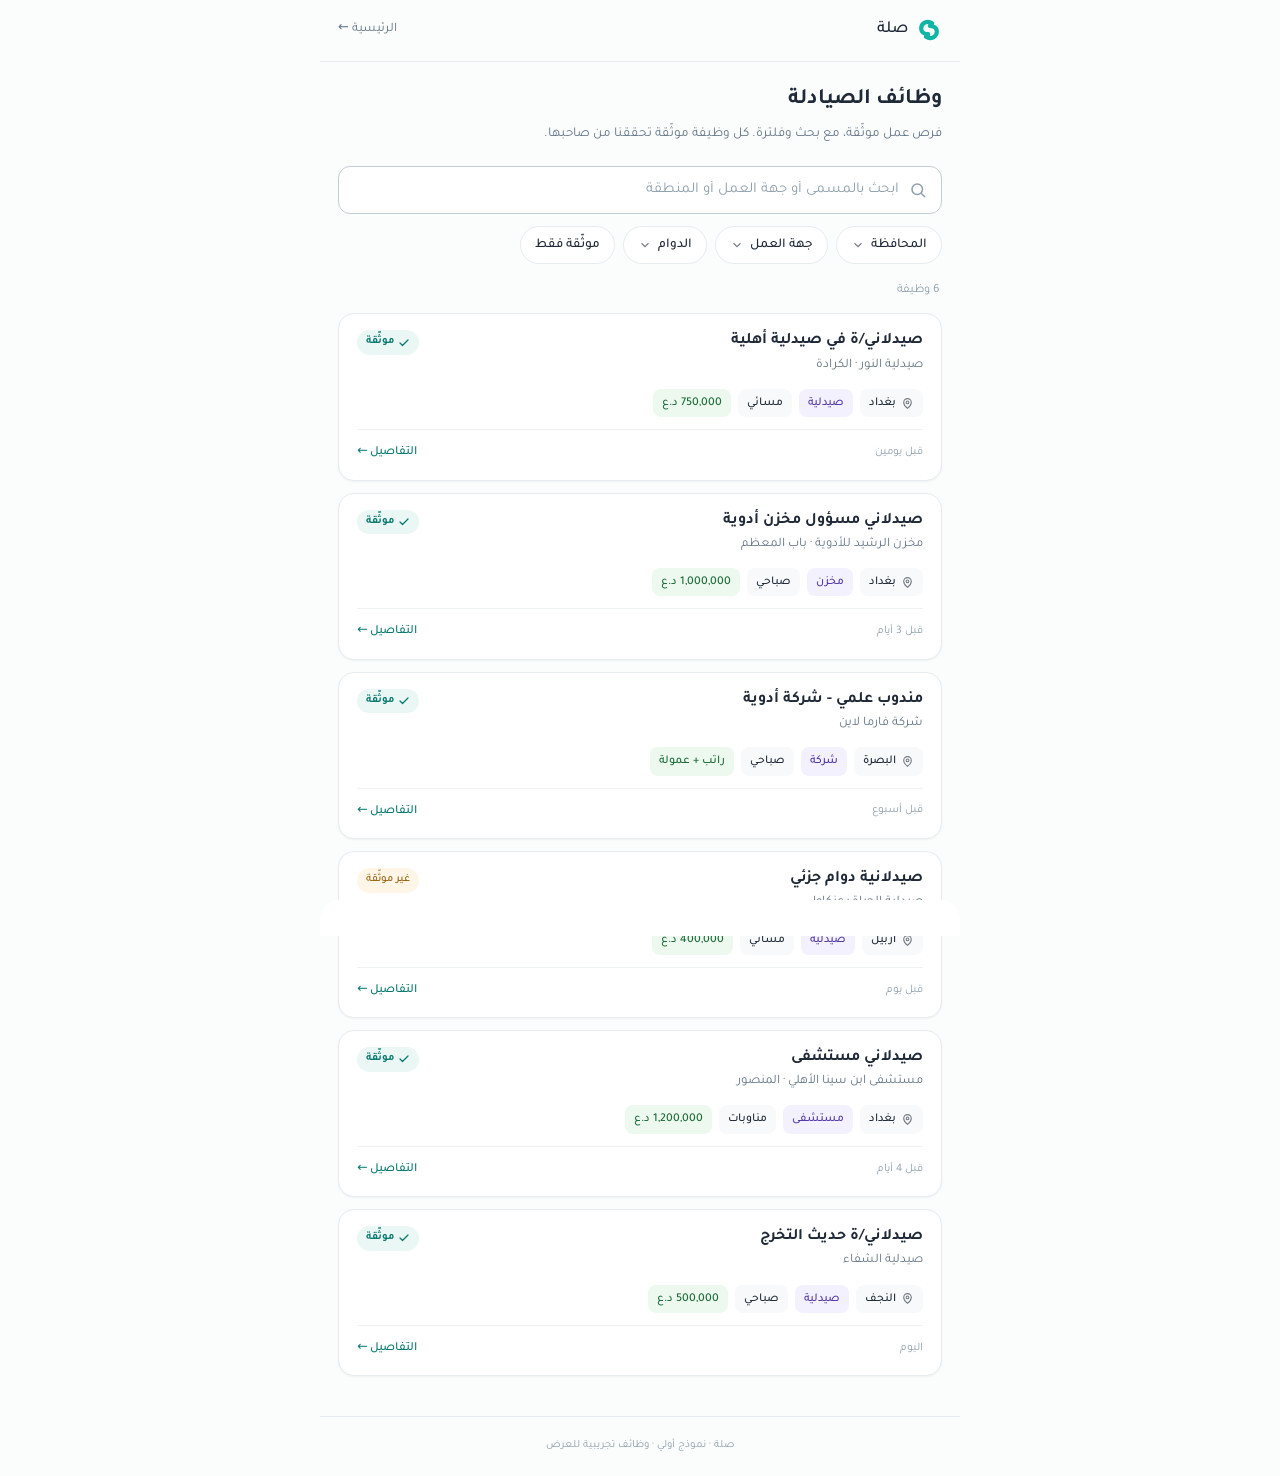
==== jobs.html @ 518cb85e "Create jobs.html" ====
<!DOCTYPE html>
<html lang="ar" dir="rtl">
<head>
<meta charset="utf-8">
<meta name="viewport" content="width=device-width, initial-scale=1, maximum-scale=1">
<title>صلة · وظائف الصيادلة</title>
<link rel="preconnect" href="https://fonts.googleapis.com">
<link rel="preconnect" href="https://fonts.gstatic.com" crossorigin>
<link href="https://fonts.googleapis.com/css2?family=Tajawal:wght@400;500;700&family=Plus+Jakarta+Sans:wght@500;600;700&family=IBM+Plex+Mono:wght@500&display=swap" rel="stylesheet">
<style>
:root{
  --teal-50:#EBF7F5;--teal-100:#D1F0EB;--teal-500:#10B5A6;--teal-600:#0D9488;--teal-700:#0B7A70;
  --ink-50:#F7F9FA;--ink-100:#EEF2F4;--ink-200:#DFE5E9;--ink-300:#C3CDD4;--ink-400:#8FA0AC;--ink-500:#657687;--ink-800:#1F2937;
  --blue-50:#EFF5FF;--blue-500:#3B7DF6;--blue-700:#1D4FB8;
  --violet-50:#F4F1FE;--violet-500:#7C5CE0;--violet-700:#5237A8;
  --amber-50:#FFF6E8;--amber-500:#D98A0B;--amber-700:#96600A;
  --green-50:#EDF8EF;--green-500:#2E9E52;--green-700:#1D6C39;
  --page:#FBFCFC;--surface:#FFFFFF;--hairline:#E6ECEF;
  --ar:'Tajawal',system-ui,sans-serif;--la:'Plus Jakarta Sans',system-ui,sans-serif;--mo:'IBM Plex Mono',monospace;
}
*{box-sizing:border-box;margin:0;padding:0;-webkit-tap-highlight-color:transparent}
body{background:var(--page);color:var(--ink-800);font-family:var(--ar);line-height:1.7;font-size:15px;-webkit-font-smoothing:antialiased}
.app{max-width:640px;margin:0 auto;min-height:100vh}
.en{font-family:var(--la);direction:ltr;unicode-bidi:isolate;font-weight:600}
.num{font-family:var(--mo);direction:ltr;unicode-bidi:isolate;font-variant-numeric:tabular-nums}

header{padding:16px 18px;display:flex;align-items:center;justify-content:space-between;position:sticky;top:0;background:rgba(251,252,252,.92);backdrop-filter:blur(8px);z-index:10;border-bottom:1px solid var(--hairline)}
.brand{display:flex;align-items:center;gap:8px}
.brand b{font-size:17px;font-weight:500}
.back{color:var(--ink-500);font-size:13px;display:flex;align-items:center;gap:5px;text-decoration:none}

.intro{padding:20px 18px 6px}
.intro h1{font-size:22px;font-weight:700;margin-bottom:4px}
.intro p{font-size:13.5px;color:var(--ink-500)}

.searchrow{padding:14px 18px 0}
.searchbar{display:flex;align-items:center;gap:10px;background:var(--surface);border:1px solid var(--ink-300);border-radius:12px;height:48px;padding:0 14px}
.searchbar:focus-within{border-color:var(--teal-500);box-shadow:0 0 0 3px var(--teal-100)}
.searchbar input{border:0;outline:0;background:transparent;flex:1;font-family:var(--ar);font-size:15px;color:var(--ink-800)}
.searchbar input::placeholder{color:var(--ink-400)}

.filters{padding:12px 18px;display:flex;gap:8px;overflow-x:auto;-webkit-overflow-scrolling:touch}
.filters::-webkit-scrollbar{display:none}
.fbtn{flex-shrink:0;display:inline-flex;align-items:center;gap:6px;height:38px;padding:0 14px;border:1px solid var(--hairline);background:var(--surface);border-radius:999px;font-family:var(--ar);font-size:13.5px;font-weight:500;color:var(--ink-600);cursor:pointer;white-space:nowrap}
.fbtn.active{border-color:var(--teal-500);background:var(--teal-50);color:var(--teal-700)}
.fbtn .chev{width:14px;height:14px;opacity:.6}

.count{padding:4px 20px 0;font-size:12.5px;color:var(--ink-400)}

.list{padding:12px 18px 40px;display:flex;flex-direction:column;gap:12px}

.job{background:var(--surface);border:1px solid var(--hairline);border-radius:16px;padding:16px 18px;box-shadow:0 1px 2px rgba(31,41,55,.05);cursor:pointer;transition:border-color .12s,box-shadow .12s}
.job:hover{border-color:var(--teal-300);box-shadow:0 4px 14px rgba(31,41,55,.07)}
.job__top{display:flex;align-items:flex-start;justify-content:space-between;gap:10px}
.job__title{font-size:16px;font-weight:700;line-height:1.4}
.job__employer{font-size:13px;color:var(--ink-500);margin-top:2px}
.verified{flex-shrink:0;display:inline-flex;align-items:center;gap:4px;font-size:11px;font-weight:700;color:var(--teal-700);background:var(--teal-50);border-radius:999px;padding:3px 9px}
.unverified{flex-shrink:0;font-size:11px;font-weight:500;color:var(--amber-700);background:var(--amber-50);border-radius:999px;padding:3px 9px}

.tags{display:flex;gap:7px;flex-wrap:wrap;margin-top:12px}
.tag{display:inline-flex;align-items:center;gap:5px;font-size:12px;font-weight:500;color:var(--ink-600);background:var(--ink-50);border-radius:8px;padding:4px 9px}
.tag svg{width:13px;height:13px;opacity:.6}
.tag--type{color:var(--violet-700);background:var(--violet-50)}
.tag--salary{color:var(--green-700);background:var(--green-50)}

.job__foot{display:flex;align-items:center;justify-content:space-between;margin-top:12px;padding-top:12px;border-top:1px solid var(--ink-100)}
.job__posted{font-size:11.5px;color:var(--ink-400)}
.job__more{font-size:12.5px;color:var(--teal-700);font-weight:500}

.state{text-align:center;padding:60px 24px;color:var(--ink-400)}
.state h3{font-size:16px;font-weight:500;color:var(--ink-500);margin-bottom:6px}
.state p{font-size:13px;max-width:280px;margin:0 auto}

.sheet-bg{position:fixed;inset:0;background:rgba(18,26,36,.5);display:none;z-index:40}
.sheet-bg.show{display:block}
.sheet{position:fixed;inset-inline:0;bottom:0;background:var(--surface);border-radius:20px 20px 0 0;padding:8px 20px 28px;z-index:41;transform:translateY(100%);transition:transform .24s cubic-bezier(.2,0,0,1);max-height:88vh;overflow-y:auto;max-width:640px;margin:0 auto}
.sheet.show{transform:translateY(0)}
.sheet__grip{width:38px;height:4px;background:var(--ink-200);border-radius:999px;margin:8px auto 16px}
.sheet h2{font-size:20px;font-weight:700;line-height:1.4}
.sheet .emp{font-size:14px;color:var(--ink-500);margin-top:3px;margin-bottom:16px}
.detail{display:flex;gap:12px;padding:12px 0;border-bottom:1px solid var(--ink-100)}
.detail__label{width:100px;flex-shrink:0;font-size:13px;color:var(--ink-400)}
.detail__value{font-size:14px;font-weight:500;flex:1}
.desc{font-size:14px;color:var(--ink-600);line-height:1.8;margin:16px 0}
.apply{display:block;width:100%;height:50px;border:0;border-radius:12px;background:var(--teal-500);color:#fff;font-family:var(--ar);font-size:16px;font-weight:700;cursor:pointer;margin-top:8px}
.apply:hover{background:var(--teal-600)}
.disclaimer{font-size:11px;color:var(--ink-400);text-align:center;margin-top:12px;line-height:1.6}

.fp{position:fixed;inset:0;background:rgba(18,26,36,.5);display:none;z-index:45;align-items:flex-end;justify-content:center}
.fp.show{display:flex}
.fp__panel{background:var(--surface);border-radius:20px 20px 0 0;padding:20px;width:100%;max-width:640px}
.fp__panel h3{font-size:16px;font-weight:700;margin-bottom:14px}
.opts{display:flex;gap:8px;flex-wrap:wrap}
.opt{padding:9px 15px;border:1px solid var(--ink-200);border-radius:999px;font-size:14px;cursor:pointer;background:var(--surface);font-family:var(--ar)}
.opt.sel{border-color:var(--teal-500);background:var(--teal-50);color:var(--teal-700);font-weight:500}
.fp__done{width:100%;height:46px;border:0;border-radius:10px;background:var(--teal-500);color:#fff;font-weight:700;font-family:var(--ar);font-size:15px;margin-top:18px;cursor:pointer}

footer{text-align:center;padding:20px;font-size:11px;color:var(--ink-400);border-top:1px solid var(--hairline)}
</style>
</head>
<body>
<div class="app">
  <header>
    <div class="brand">
      <svg width="26" height="26" viewBox="0 0 100 100" aria-hidden="true">
        <path d="M62 24C42 12 20 24 20 44c0 15 13 22 27 22" stroke="#10B5A6" stroke-width="16" stroke-linecap="round" fill="none"/>
        <path d="M38 76c20 12 42 0 42-20 0-15-13-22-27-22" stroke="#10B5A6" stroke-width="16" stroke-linecap="round" fill="none"/>
      </svg>
      <b>صلة</b>
    </div>
    <a class="back" href="index.html">الرئيسية ←</a>
  </header>

  <div class="intro">
    <h1>وظائف الصيادلة</h1>
    <p>فرص عمل موثّقة، مع بحث وفلترة. كل وظيفة موثّقة تحققنا من صاحبها.</p>
  </div>

  <div class="searchrow">
    <div class="searchbar">
      <svg width="18" height="18" viewBox="0 0 24 24" fill="none" stroke="#8FA0AC" stroke-width="2" stroke-linecap="round"><circle cx="11" cy="11" r="7"/><path d="M21 21l-4-4"/></svg>
      <input id="q" type="text" inputmode="search" autocomplete="off" placeholder="ابحث بالمسمى أو جهة العمل أو المنطقة" aria-label="بحث">
    </div>
  </div>

  <div class="filters" id="filters">
    <button class="fbtn" data-f="gov">المحافظة <svg class="chev" viewBox="0 0 24 24" fill="none" stroke="currentColor" stroke-width="2"><path d="M6 9l6 6 6-6"/></svg></button>
    <button class="fbtn" data-f="etype">جهة العمل <svg class="chev" viewBox="0 0 24 24" fill="none" stroke="currentColor" stroke-width="2"><path d="M6 9l6 6 6-6"/></svg></button>
    <button class="fbtn" data-f="shift">الدوام <svg class="chev" viewBox="0 0 24 24" fill="none" stroke="currentColor" stroke-width="2"><path d="M6 9l6 6 6-6"/></svg></button>
    <button class="fbtn" data-f="verified">موثّقة فقط</button>
  </div>

  <div class="count" id="count"></div>
  <div class="list" id="list"></div>

  <footer>صلة · نموذج أولي · وظائف تجريبية للعرض</footer>
</div>

<div class="sheet-bg" id="sheetBg"></div>
<div class="sheet" id="sheet"></div>

<div class="fp" id="fp">
  <div class="fp__panel">
    <h3 id="fpTitle"></h3>
    <div class="opts" id="fpOpts"></div>
    <button class="fp__done" id="fpDone">تم</button>
  </div>
</div>

<script>
const JOBS = [{"id": "JOB-001", "title": "صيدلاني/ة في صيدلية أهلية", "employer": "صيدلية النور", "etype": "صيدلية", "gov": "بغداد", "area": "الكرادة", "shift": "مسائي", "hours": "4 عصراً - 11 ليلاً", "days": "6 أيام، عدا الجمعة", "salary": 750000, "salary_txt": "", "gender": "لا يهم", "verified": true, "posted": "قبل يومين", "desc": "مطلوب صيدلاني/ة لصيدلية أهلية بالكرادة. خبرة سنة على الأقل. صرف وصفات ومتابعة مخزون."}, {"id": "JOB-002", "title": "صيدلاني مسؤول مخزن أدوية", "employer": "مخزن الرشيد للأدوية", "etype": "مخزن", "gov": "بغداد", "area": "باب المعظم", "shift": "صباحي", "hours": "9 صباحاً - 4 عصراً", "days": "دوام كامل", "salary": 1000000, "salary_txt": "", "gender": "ذكر", "verified": true, "posted": "قبل 3 أيام", "desc": "مخزن أدوية مجاز يطلب صيدلاني مسؤول. إدارة المخزون، الطلبيات، والإشراف على الصرف بالجملة."}, {"id": "JOB-003", "title": "مندوب علمي - شركة أدوية", "employer": "شركة فارما لاين", "etype": "شركة", "gov": "البصرة", "area": "", "shift": "صباحي", "hours": "مرن", "days": "دوام كامل", "salary": 0, "salary_txt": "راتب + عمولة", "gender": "لا يهم", "verified": true, "posted": "قبل أسبوع", "desc": "مطلوب مندوب علمي لتغطية منطقة البصرة. يفضّل خريج صيدلة. سيارة ومحروقات مؤمنة."}, {"id": "JOB-004", "title": "صيدلانية دوام جزئي", "employer": "صيدلية الحياة", "etype": "صيدلية", "gov": "أربيل", "area": "عنكاوا", "shift": "مسائي", "hours": "5 عصراً - 10 ليلاً", "days": "3 أيام أسبوعياً", "salary": 400000, "salary_txt": "", "gender": "أنثى", "verified": false, "posted": "قبل يوم", "desc": "صيدلية تطلب صيدلانية لدوام جزئي مسائي. مناسبة للطالبات أو للي تبحث دوام مرن."}, {"id": "JOB-005", "title": "صيدلاني مستشفى", "employer": "مستشفى ابن سينا الأهلي", "etype": "مستشفى", "gov": "بغداد", "area": "المنصور", "shift": "مناوبات", "hours": "مناوبات 8 ساعات", "days": "دوام كامل بالتناوب", "salary": 1200000, "salary_txt": "", "gender": "لا يهم", "verified": true, "posted": "قبل 4 أيام", "desc": "مستشفى أهلي يطلب صيدلاني سريري. خبرة بصيدلة المستشفيات. رواتب ومحفزات."}, {"id": "JOB-006", "title": "صيدلاني/ة حديث التخرج", "employer": "صيدلية الشفاء", "etype": "صيدلية", "gov": "النجف", "area": "", "shift": "صباحي", "hours": "8 صباحاً - 2 ظهراً", "days": "6 أيام", "salary": 500000, "salary_txt": "", "gender": "لا يهم", "verified": true, "posted": "اليوم", "desc": "فرصة لخريج جديد. تدريب على العمل. مطلوب حماس واستعداد للتعلم."}];
const $ = s => document.querySelector(s);
const list = $("#list");

const state = { q:"", gov:null, etype:null, shift:null, verified:false };
const opts = {
  gov: [...new Set(JOBS.map(j=>j.gov))],
  etype: [...new Set(JOBS.map(j=>j.etype))],
  shift: [...new Set(JOBS.map(j=>j.shift))],
};
const labels = { gov:"المحافظة", etype:"جهة العمل", shift:"نوع الدوام" };

function fmtSalary(j){
  if(j.salary_txt) return j.salary_txt;
  if(j.salary>0) return j.salary.toLocaleString("en-US") + " د.ع";
  return "الراتب عند المقابلة";
}

function apply(){
  let out = JOBS.filter(j=>{
    if(state.gov && j.gov!==state.gov) return false;
    if(state.etype && j.etype!==state.etype) return false;
    if(state.shift && j.shift!==state.shift) return false;
    if(state.verified && !j.verified) return false;
    if(state.q){
      const t = state.q.toLowerCase();
      const hay = (j.title+" "+j.employer+" "+j.gov+" "+j.area+" "+j.etype).toLowerCase();
      if(!hay.includes(t)) return false;
    }
    return true;
  });
  render(out);
}

function render(jobs){
  $("#count").textContent = jobs.length + " وظيفة";
  if(!jobs.length){
    list.innerHTML = `<div class="state"><h3>ماكو وظائف مطابقة</h3><p>جرّب تغيير الفلاتر أو كلمة البحث.</p></div>`;
    return;
  }
  list.innerHTML = jobs.map(j=>`
    <div class="job" data-id="${j.id}">
      <div class="job__top">
        <div>
          <div class="job__title">${j.title}</div>
          <div class="job__employer">${j.employer}${j.area?" · "+j.area:""}</div>
        </div>
        ${j.verified
          ? `<span class="verified"><svg width="12" height="12" viewBox="0 0 24 24" fill="none" stroke="currentColor" stroke-width="2.5" stroke-linecap="round" stroke-linejoin="round"><path d="M20 6L9 17l-5-5"/></svg>موثّقة</span>`
          : `<span class="unverified">غير موثّقة</span>`}
      </div>
      <div class="tags">
        <span class="tag"><svg viewBox="0 0 24 24" fill="none" stroke="currentColor" stroke-width="2"><path d="M12 21s-7-5.6-7-11a7 7 0 0 1 14 0c0 5.4-7 11-7 11z"/><circle cx="12" cy="10" r="2.5"/></svg>${j.gov}</span>
        <span class="tag tag--type">${j.etype}</span>
        <span class="tag">${j.shift}</span>
        <span class="tag tag--salary">${fmtSalary(j)}</span>
      </div>
      <div class="job__foot">
        <span class="job__posted">${j.posted}</span>
        <span class="job__more">التفاصيل ←</span>
      </div>
    </div>`).join("");
}

// open detail
list.addEventListener("click", e=>{
  const card = e.target.closest(".job"); if(!card) return;
  const j = JOBS.find(x=>x.id===card.dataset.id);
  openSheet(j);
});

function openSheet(j){
  const rows = [
    ["جهة العمل", j.employer],
    ["النوع", j.etype],
    ["المحافظة", j.gov + (j.area?" · "+j.area:"")],
    ["الدوام", j.shift],
    ["الساعات", j.hours],
    ["الأيام", j.days],
    ["الراتب", fmtSalary(j)],
  ];
  if(j.gender && j.gender!=="لا يهم") rows.push(["ملاحظة", "الجهة تفضّل: "+j.gender]);
  $("#sheet").innerHTML = `
    <div class="sheet__grip"></div>
    <h2>${j.title}</h2>
    <div class="emp">${j.verified?'✓ وظيفة موثّقة من صلة':'وظيفة غير موثّقة — تحقق بنفسك'}</div>
    ${rows.map(r=>`<div class="detail"><div class="detail__label">${r[0]}</div><div class="detail__value">${r[1]}</div></div>`).join("")}
    <div class="desc">${j.desc}</div>
    <button class="apply" onclick="alert('نموذج التقديم يجي قريباً. حالياً التواصل مع صاحب الإعلان مباشرة.')">قدّم على الوظيفة</button>
    <div class="disclaimer">صلة تعرض الوظائف وتتحقق من أصحابها قدر الإمكان، لكنها ليست طرفاً في التوظيف. تحقق دائماً قبل أي التزام مالي.</div>
  `;
  $("#sheet").classList.add("show"); $("#sheetBg").classList.add("show");
}
function closeSheet(){ $("#sheet").classList.remove("show"); $("#sheetBg").classList.remove("show"); }
$("#sheetBg").addEventListener("click", closeSheet);

// search
let t;
$("#q").addEventListener("input", e=>{ clearTimeout(t); t=setTimeout(()=>{ state.q=e.target.value; apply(); },200); });

// filters
$("#filters").addEventListener("click", e=>{
  const b = e.target.closest(".fbtn"); if(!b) return;
  const f = b.dataset.f;
  if(f==="verified"){ state.verified=!state.verified; b.classList.toggle("active", state.verified); apply(); return; }
  openFilterPicker(f, b);
});

let activeFilter=null, activeBtn=null;
function openFilterPicker(f, btn){
  activeFilter=f; activeBtn=btn;
  $("#fpTitle").textContent = labels[f];
  const cur = state[f];
  $("#fpOpts").innerHTML = `<button class="opt ${cur===null?'sel':''}" data-v="">الكل</button>` +
    opts[f].map(o=>`<button class="opt ${cur===o?'sel':''}" data-v="${o}">${o}</button>`).join("");
  $("#fp").classList.add("show");
}
$("#fpOpts").addEventListener("click", e=>{
  const o = e.target.closest(".opt"); if(!o) return;
  $("#fpOpts").querySelectorAll(".opt").forEach(x=>x.classList.remove("sel"));
  o.classList.add("sel");
  const v = o.dataset.v;
  state[activeFilter] = v==="" ? null : v;
});
$("#fpDone").addEventListener("click", ()=>{
  $("#fp").classList.remove("show");
  activeBtn.classList.toggle("active", state[activeFilter]!==null);
  if(state[activeFilter]!==null){
    activeBtn.childNodes[0].textContent = state[activeFilter] + " ";
  } else {
    activeBtn.childNodes[0].textContent = labels[activeFilter] + " ";
  }
  apply();
});
$("#fp").addEventListener("click", e=>{ if(e.target.id==="fp") $("#fp").classList.remove("show"); });

apply();
</script>
</body>
</html>
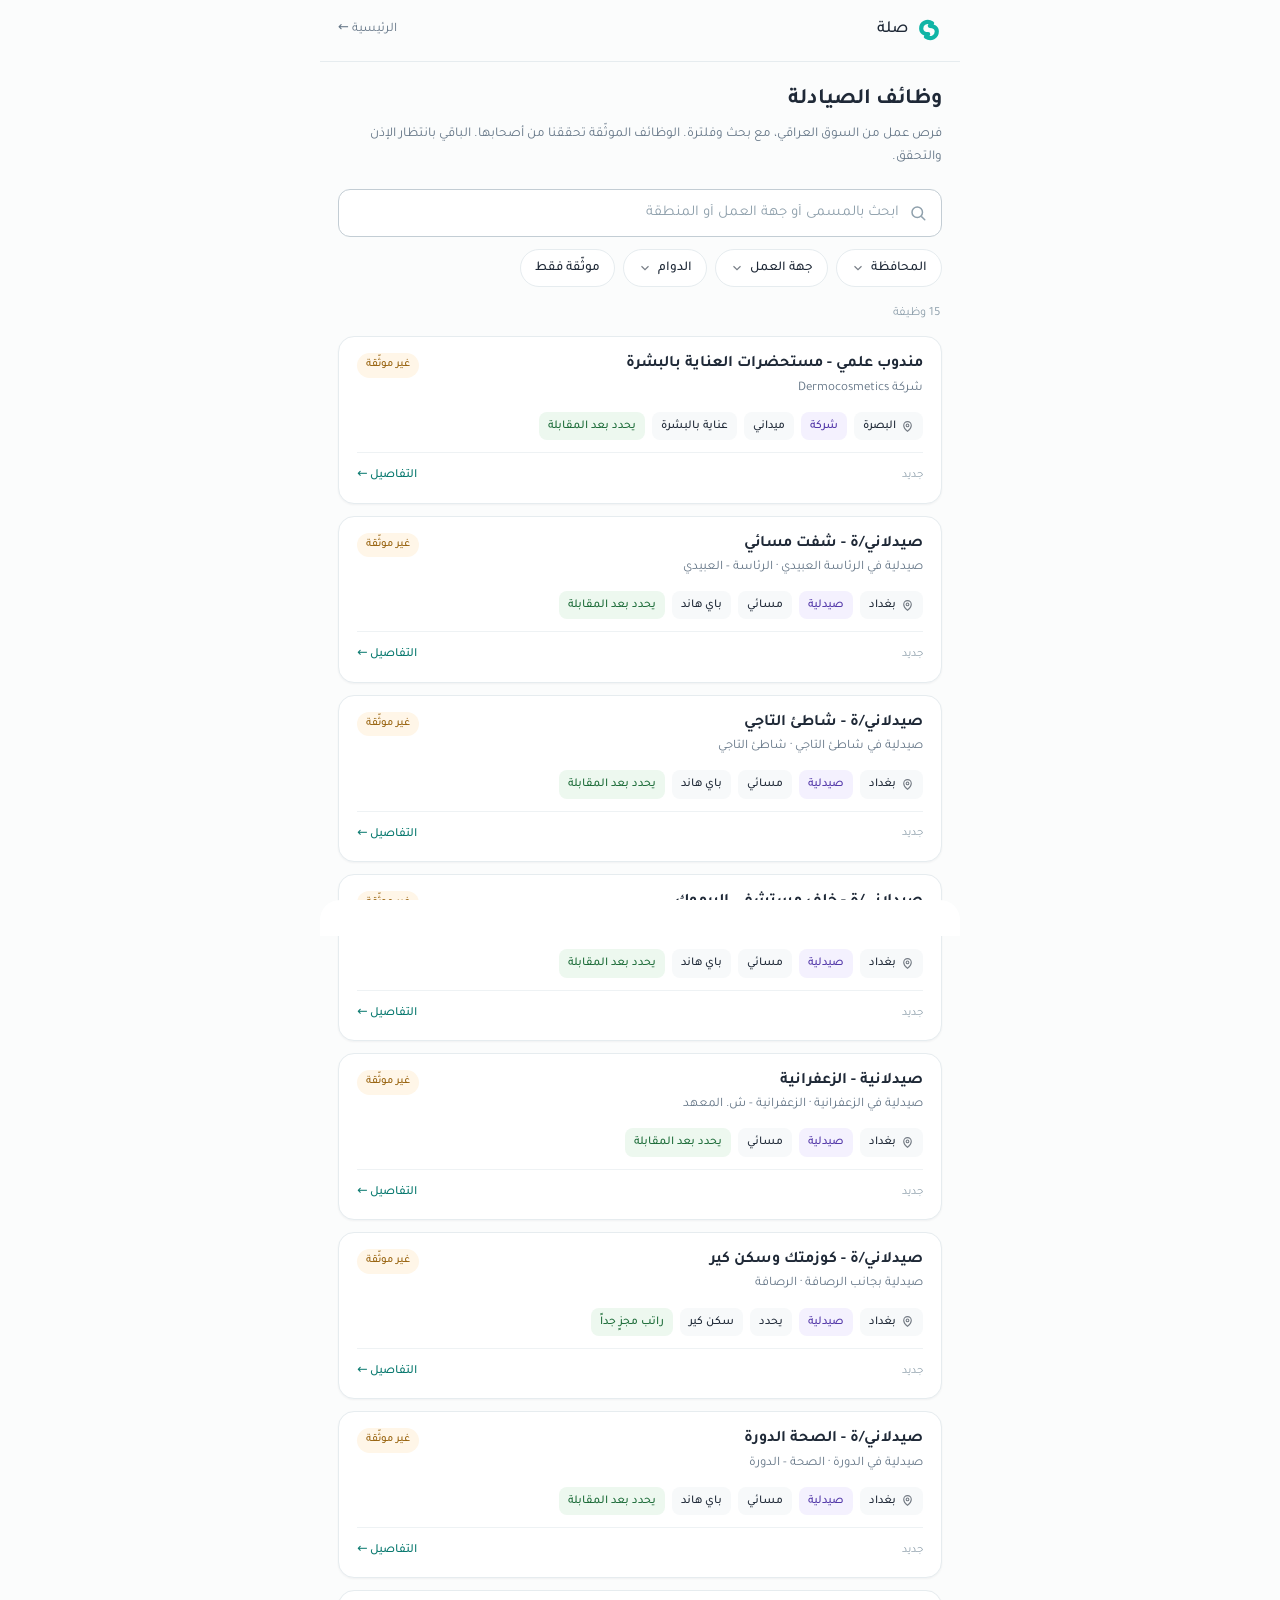
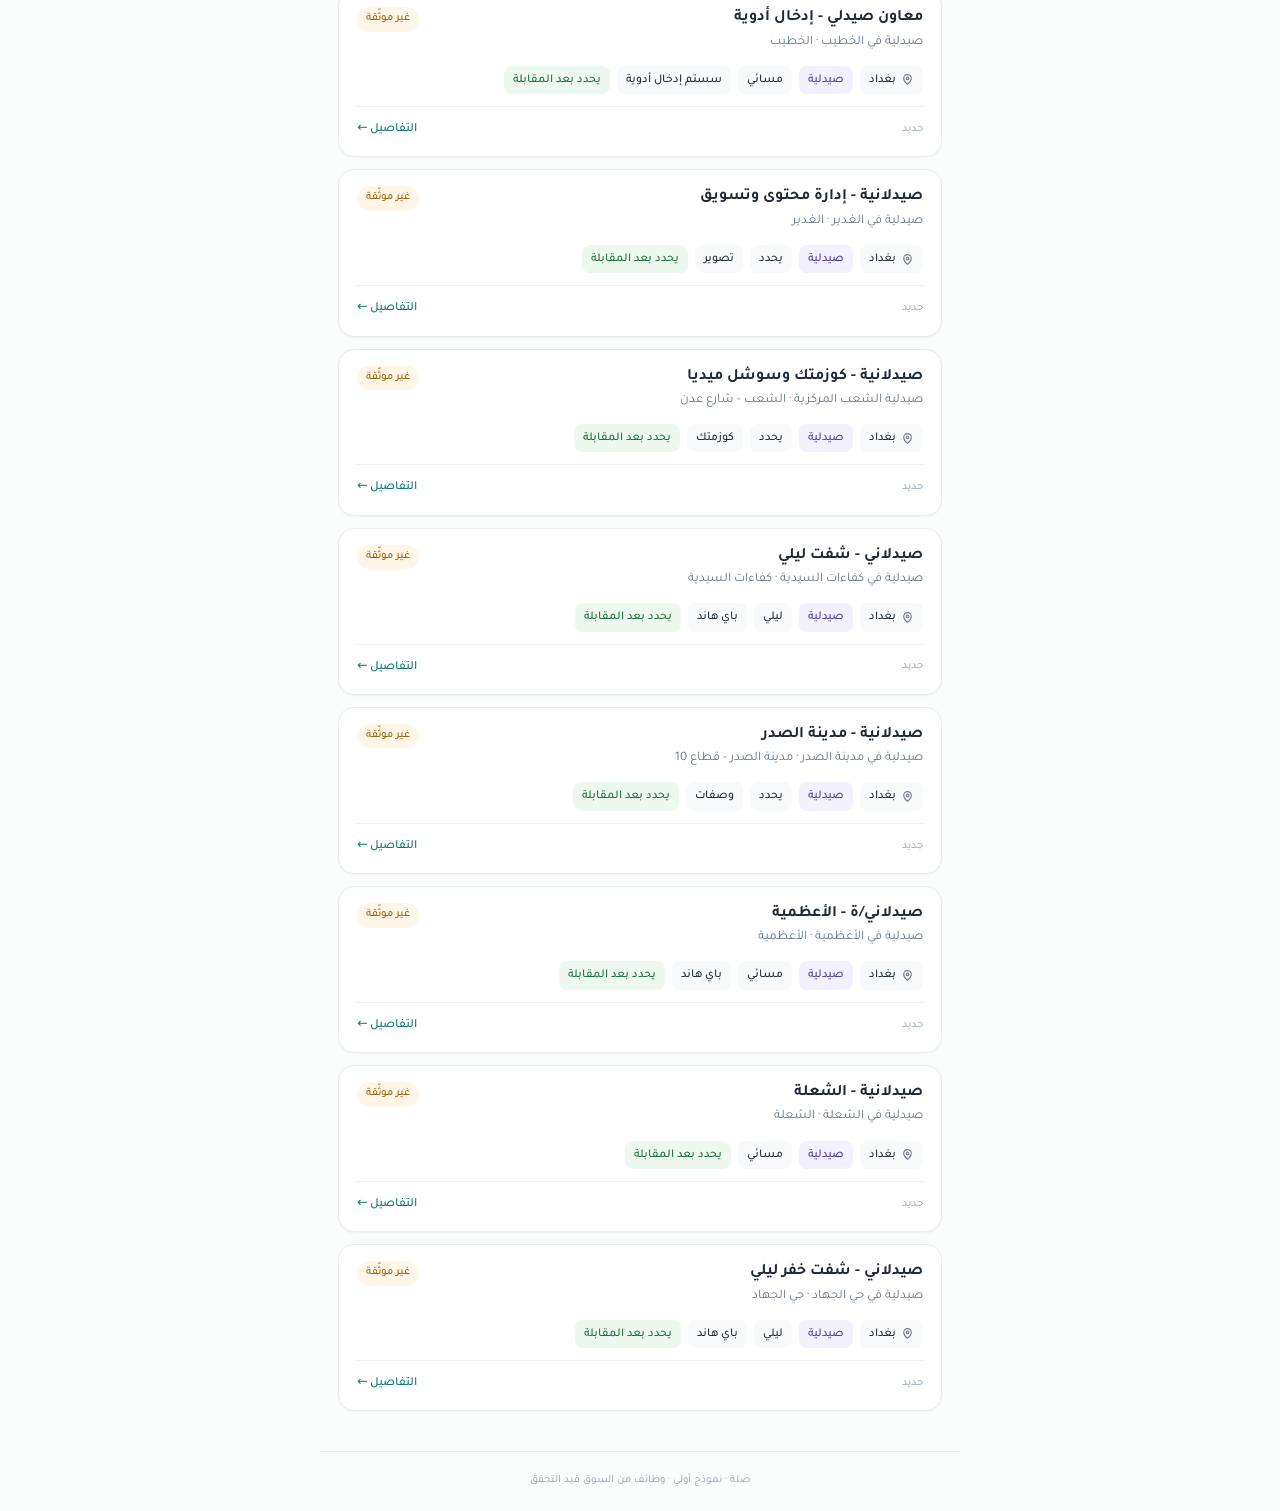
==== commit 6e2dc72a: "Add files via upload" ====
--- a/jobs.html
+++ b/jobs.html
@@ -113,7 +113,7 @@
 
   <div class="intro">
     <h1>وظائف الصيادلة</h1>
-    <p>فرص عمل موثّقة، مع بحث وفلترة. كل وظيفة موثّقة تحققنا من صاحبها.</p>
+    <p>فرص عمل من السوق العراقي، مع بحث وفلترة. الوظائف الموثّقة تحققنا من أصحابها. الباقي بانتظار الإذن والتحقق.</p>
   </div>
 
   <div class="searchrow">
@@ -133,7 +133,7 @@
   <div class="count" id="count"></div>
   <div class="list" id="list"></div>
 
-  <footer>صلة · نموذج أولي · وظائف تجريبية للعرض</footer>
+  <footer>صلة · نموذج أولي · وظائف من السوق قيد التحقق</footer>
 </div>
 
 <div class="sheet-bg" id="sheetBg"></div>
@@ -148,7 +148,7 @@
 </div>
 
 <script>
-const JOBS = [{"id": "JOB-001", "title": "صيدلاني/ة في صيدلية أهلية", "employer": "صيدلية النور", "etype": "صيدلية", "gov": "بغداد", "area": "الكرادة", "shift": "مسائي", "hours": "4 عصراً - 11 ليلاً", "days": "6 أيام، عدا الجمعة", "salary": 750000, "salary_txt": "", "gender": "لا يهم", "verified": true, "posted": "قبل يومين", "desc": "مطلوب صيدلاني/ة لصيدلية أهلية بالكرادة. خبرة سنة على الأقل. صرف وصفات ومتابعة مخزون."}, {"id": "JOB-002", "title": "صيدلاني مسؤول مخزن أدوية", "employer": "مخزن الرشيد للأدوية", "etype": "مخزن", "gov": "بغداد", "area": "باب المعظم", "shift": "صباحي", "hours": "9 صباحاً - 4 عصراً", "days": "دوام كامل", "salary": 1000000, "salary_txt": "", "gender": "ذكر", "verified": true, "posted": "قبل 3 أيام", "desc": "مخزن أدوية مجاز يطلب صيدلاني مسؤول. إدارة المخزون، الطلبيات، والإشراف على الصرف بالجملة."}, {"id": "JOB-003", "title": "مندوب علمي - شركة أدوية", "employer": "شركة فارما لاين", "etype": "شركة", "gov": "البصرة", "area": "", "shift": "صباحي", "hours": "مرن", "days": "دوام كامل", "salary": 0, "salary_txt": "راتب + عمولة", "gender": "لا يهم", "verified": true, "posted": "قبل أسبوع", "desc": "مطلوب مندوب علمي لتغطية منطقة البصرة. يفضّل خريج صيدلة. سيارة ومحروقات مؤمنة."}, {"id": "JOB-004", "title": "صيدلانية دوام جزئي", "employer": "صيدلية الحياة", "etype": "صيدلية", "gov": "أربيل", "area": "عنكاوا", "shift": "مسائي", "hours": "5 عصراً - 10 ليلاً", "days": "3 أيام أسبوعياً", "salary": 400000, "salary_txt": "", "gender": "أنثى", "verified": false, "posted": "قبل يوم", "desc": "صيدلية تطلب صيدلانية لدوام جزئي مسائي. مناسبة للطالبات أو للي تبحث دوام مرن."}, {"id": "JOB-005", "title": "صيدلاني مستشفى", "employer": "مستشفى ابن سينا الأهلي", "etype": "مستشفى", "gov": "بغداد", "area": "المنصور", "shift": "مناوبات", "hours": "مناوبات 8 ساعات", "days": "دوام كامل بالتناوب", "salary": 1200000, "salary_txt": "", "gender": "لا يهم", "verified": true, "posted": "قبل 4 أيام", "desc": "مستشفى أهلي يطلب صيدلاني سريري. خبرة بصيدلة المستشفيات. رواتب ومحفزات."}, {"id": "JOB-006", "title": "صيدلاني/ة حديث التخرج", "employer": "صيدلية الشفاء", "etype": "صيدلية", "gov": "النجف", "area": "", "shift": "صباحي", "hours": "8 صباحاً - 2 ظهراً", "days": "6 أيام", "salary": 500000, "salary_txt": "", "gender": "لا يهم", "verified": true, "posted": "اليوم", "desc": "فرصة لخريج جديد. تدريب على العمل. مطلوب حماس واستعداد للتعلم."}];
+const JOBS = [{"id": "JOB-001", "title": "مندوب علمي - مستحضرات العناية بالبشرة", "employer": "شركة Dermocosmetics", "etype": "شركة", "gov": "البصرة", "area": "", "shift": "ميداني", "hours": "مرن", "days": "دوام كامل", "salary": 0, "salary_txt": "يحدد بعد المقابلة", "gender": "لا يهم", "skills": "عناية بالبشرة، عمل ميداني", "reqs": "شهادة المجموعة الطبية، سيارة خاصة", "verified": false, "contact": "Samer.ali.ph@gmail.com", "posted": "جديد", "desc": "شركة متخصصة بمستحضرات العناية بالبشرة تطلب مندوب علمي للبصرة. بناء علاقات مع أطباء الجلدية ومراكز التجميل. يتطلب سيارة خاصة وشغف بمجال العناية بالبشرة."}, {"id": "JOB-002", "title": "صيدلاني/ة - شفت مسائي", "employer": "صيدلية في الرئاسة العبيدي", "etype": "صيدلية", "gov": "بغداد", "area": "الرئاسة - العبيدي", "shift": "مسائي", "hours": "مسائي", "days": "يحدد", "salary": 0, "salary_txt": "يحدد بعد المقابلة", "gender": "لا يهم", "skills": "باي هاند، وصفات", "reqs": "خبرة", "verified": false, "contact": "@maiitrd", "posted": "جديد", "desc": "صيدلية بالرئاسة العبيدي تطلب صيدلي لديه خبرة بالباي هاند والوصفات، لشفت مسائي."}, {"id": "JOB-003", "title": "صيدلاني/ة - شاطئ التاجي", "employer": "صيدلية في شاطئ التاجي", "etype": "صيدلية", "gov": "بغداد", "area": "شاطئ التاجي", "shift": "مسائي", "hours": "4 عصراً - 10 مساءً", "days": "كل الأيام عدا الجمعة", "salary": 0, "salary_txt": "يحدد بعد المقابلة", "gender": "لا يهم", "skills": "باي هاند، وصفات، كوزمتك", "reqs": "خبرة", "verified": false, "contact": "07832771559", "posted": "جديد", "desc": "صيدلية بشاطئ التاجي تطلب صيدلاني/ة صاحب خبرة بالباي هاند والوصفات والكوزمتك."}, {"id": "JOB-004", "title": "صيدلاني/ة - خلف مستشفى اليرموك", "employer": "صيدلية خلف اليرموك", "etype": "صيدلية", "gov": "بغداد", "area": "اليرموك", "shift": "مسائي", "hours": "7 - 12 ليلاً", "days": "يحدد", "salary": 0, "salary_txt": "يحدد بعد المقابلة", "gender": "لا يهم", "skills": "باي هاند، وصفات", "reqs": "هوية نقابة، خبرة سابقة", "verified": false, "contact": "07891387413", "posted": "جديد", "desc": "صيدلية خلف مستشفى اليرموك تطلب صيدلي/ة لشفت مسائي، بشرط خبرة سابقة وهوية نقابة."}, {"id": "JOB-005", "title": "صيدلانية - الزعفرانية", "employer": "صيدلية في الزعفرانية", "etype": "صيدلية", "gov": "بغداد", "area": "الزعفرانية - ش. المعهد", "shift": "مسائي", "hours": "4 - 8 مساءً", "days": "كل الأيام تقريباً", "salary": 0, "salary_txt": "يحدد بعد المقابلة", "gender": "أنثى", "skills": "", "reqs": "هوية نقابة، خبرة", "verified": false, "contact": "07838883030", "posted": "جديد", "desc": "صيدلية بالزعفرانية شارع المعهد تطلب صيدلانية بشرط هوية النقابة والخبرة."}, {"id": "JOB-006", "title": "صيدلاني/ة - كوزمتك وسكن كير", "employer": "صيدلية بجانب الرصافة", "etype": "صيدلية", "gov": "بغداد", "area": "الرصافة", "shift": "يحدد", "hours": "يحدد", "days": "يحدد", "salary": 0, "salary_txt": "راتب مجزٍ جداً", "gender": "لا يهم", "skills": "سكن كير، كوزمتك", "reqs": "خبرة عالية", "verified": false, "contact": "@Y_J1622", "posted": "جديد", "desc": "صيدلية بالرصافة تطلب صيدلي/ة مختص وذو خبرة عالية بمجال السكن كير والكوزمتك، براتب مجزٍ."}, {"id": "JOB-007", "title": "صيدلاني/ة - الصحة الدورة", "employer": "صيدلية في الدورة", "etype": "صيدلية", "gov": "بغداد", "area": "الصحة - الدورة", "shift": "مسائي", "hours": "4 - 7 مساءً", "days": "6 أيام", "salary": 0, "salary_txt": "يحدد بعد المقابلة", "gender": "لا يهم", "skills": "باي هاند", "reqs": "هوية نقابة، خبرة سنتين", "verified": false, "contact": "07810379653", "posted": "جديد", "desc": "صيدلية بالصحة الدورة تطلب صيدلي/ة حامل هوية نقابة، بشرط خبرة سنتين بالباي هاند."}, {"id": "JOB-008", "title": "معاون صيدلي - إدخال أدوية", "employer": "صيدلية في الخطيب", "etype": "صيدلية", "gov": "بغداد", "area": "الخطيب", "shift": "مسائي", "hours": "5 - 11 مساءً", "days": "يحدد", "salary": 0, "salary_txt": "يحدد بعد المقابلة", "gender": "ذكر", "skills": "سستم إدخال أدوية، حاسوب", "reqs": "خريج/طالب صيدلة، خبرة بالسستم", "verified": false, "contact": "@hk_ph", "posted": "جديد", "desc": "صيدلية بالخطيب تطلب معاون صيدلي للعمل على سستم إدخال الأدوية. خريج معهد أو طالب كلية صيدلة، بخبرة سابقة على السستم."}, {"id": "JOB-009", "title": "صيدلانية - إدارة محتوى وتسويق", "employer": "صيدلية في الغدير", "etype": "صيدلية", "gov": "بغداد", "area": "الغدير", "shift": "يحدد", "hours": "يحدد", "days": "يحدد", "salary": 0, "salary_txt": "يحدد بعد المقابلة", "gender": "لا يهم", "skills": "تصوير، مونتاج، سوشل ميديا، سكن كير", "reqs": "شهادة صيدلة، خبرة بإدارة الصفحات", "verified": false, "contact": "07760400090", "posted": "جديد", "desc": "صيدلية بالغدير تطلب صيدلي/ة لقسم التسويق وإدارة المحتوى. يتطلب خبرة بالتصوير والمونتاج وإدارة صفحات التواصل ومعرفة بمنتجات العناية بالبشرة."}, {"id": "JOB-010", "title": "صيدلانية - كوزمتك وسوشل ميديا", "employer": "صيدلية الشعب المركزية", "etype": "صيدلية", "gov": "بغداد", "area": "الشعب - شارع عدن", "shift": "يحدد", "hours": "يحدد", "days": "يحدد", "salary": 0, "salary_txt": "يحدد بعد المقابلة", "gender": "أنثى", "skills": "كوزمتك، سكن كير، سوشل ميديا", "reqs": "خبرة", "verified": false, "contact": "07718191364", "posted": "جديد", "desc": "صيدلية الشعب المركزية تطلب صيدلانية خبيرة بأمور الكوزمتك والسكن كير والسوشل ميديا."}, {"id": "JOB-011", "title": "صيدلاني - شفت ليلي", "employer": "صيدلية في كفاءات السيدية", "etype": "صيدلية", "gov": "بغداد", "area": "كفاءات السيدية", "shift": "ليلي", "hours": "10 ليلاً - 2 صباحاً", "days": "كل أيام الأسبوع", "salary": 0, "salary_txt": "يحدد بعد المقابلة", "gender": "ذكر", "skills": "باي هاند، وصفات", "reqs": "خبرة", "verified": false, "contact": "@drneuro0", "posted": "جديد", "desc": "صيدلية بكفاءات السيدية تطلب صيدلاني يمتلك خبرة بالباي هاند والوصفات، لشفت ليلي."}, {"id": "JOB-012", "title": "صيدلانية - مدينة الصدر", "employer": "صيدلية في مدينة الصدر", "etype": "صيدلية", "gov": "بغداد", "area": "مدينة الصدر - قطاع 10", "shift": "يحدد", "hours": "يحدد", "days": "يحدد", "salary": 0, "salary_txt": "يحدد بعد المقابلة", "gender": "أنثى", "skills": "وصفات، باي هاند", "reqs": "", "verified": false, "contact": "07710807766", "posted": "جديد", "desc": "صيدلية بمدينة الصدر قطاع 10 تطلب صيدلانية تجيد قراءة الوصفات والباي هاند."}, {"id": "JOB-013", "title": "صيدلاني/ة - الأعظمية", "employer": "صيدلية في الأعظمية", "etype": "صيدلية", "gov": "بغداد", "area": "الأعظمية", "shift": "مسائي", "hours": "3 - 10 مساءً", "days": "كل الأيام عدا الجمعة", "salary": 0, "salary_txt": "يحدد بعد المقابلة", "gender": "لا يهم", "skills": "باي هاند، وصفات", "reqs": "هوية نقابة، سكن قريب", "verified": false, "contact": "@rrkh98", "posted": "جديد", "desc": "صيدلية بالأعظمية تطلب صيدلانية بخبرة باي هاند ووصفات، حاملة هوية نقابة، ويفضل سكنها بالأعظمية أو المناطق القريبة."}, {"id": "JOB-014", "title": "صيدلانية - الشعلة", "employer": "صيدلية في الشعلة", "etype": "صيدلية", "gov": "بغداد", "area": "الشعلة", "shift": "مسائي", "hours": "3 - 9 مساءً", "days": "يحدد", "salary": 0, "salary_txt": "يحدد بعد المقابلة", "gender": "أنثى", "skills": "", "reqs": "هوية نقابة، خبرة عملية", "verified": false, "contact": "07838895104", "posted": "جديد", "desc": "صيدلية بالشعلة تطلب صيدلانية حاصلة على هوية نقابة الصيادلة وتمتلك خبرة عملية. يرجى ذكر رقم الإعلان (1) عند التواصل."}, {"id": "JOB-015", "title": "صيدلاني - شفت خفر ليلي", "employer": "صيدلية في حي الجهاد", "etype": "صيدلية", "gov": "بغداد", "area": "حي الجهاد", "shift": "ليلي", "hours": "12 منتصف الليل - 5 فجراً", "days": "يومين بالأسبوع", "salary": 0, "salary_txt": "يحدد بعد المقابلة", "gender": "لا يهم", "skills": "باي هاند، وصفات", "reqs": "هوية نقابة، خبرة", "verified": false, "contact": "07703197731", "posted": "جديد", "desc": "صيدلية بحي الجهاد تطلب صيدلاني لشفت الخفر، يومين بالأسبوع من منتصف الليل حتى الفجر. يمتلك هوية نقابة وخبرة بالباي هاند والوصفات."}];
 const $ = s => document.querySelector(s);
 const list = $("#list");
 
@@ -203,6 +203,7 @@
         <span class="tag"><svg viewBox="0 0 24 24" fill="none" stroke="currentColor" stroke-width="2"><path d="M12 21s-7-5.6-7-11a7 7 0 0 1 14 0c0 5.4-7 11-7 11z"/><circle cx="12" cy="10" r="2.5"/></svg>${j.gov}</span>
         <span class="tag tag--type">${j.etype}</span>
         <span class="tag">${j.shift}</span>
+        ${j.skills?`<span class="tag">${j.skills.split("،")[0].trim()}</span>`:""}
         <span class="tag tag--salary">${fmtSalary(j)}</span>
       </div>
       <div class="job__foot">
@@ -229,6 +230,9 @@
     ["الأيام", j.days],
     ["الراتب", fmtSalary(j)],
   ];
+  if(j.skills) rows.push(["المهارات", j.skills]);
+  if(j.reqs) rows.push(["الشروط", j.reqs]);
+  if(j.contact) rows.push(["التواصل", j.contact]);
   if(j.gender && j.gender!=="لا يهم") rows.push(["ملاحظة", "الجهة تفضّل: "+j.gender]);
   $("#sheet").innerHTML = `
     <div class="sheet__grip"></div>
@@ -287,4 +291,4 @@
 apply();
 </script>
 </body>
-</html>
+</html>
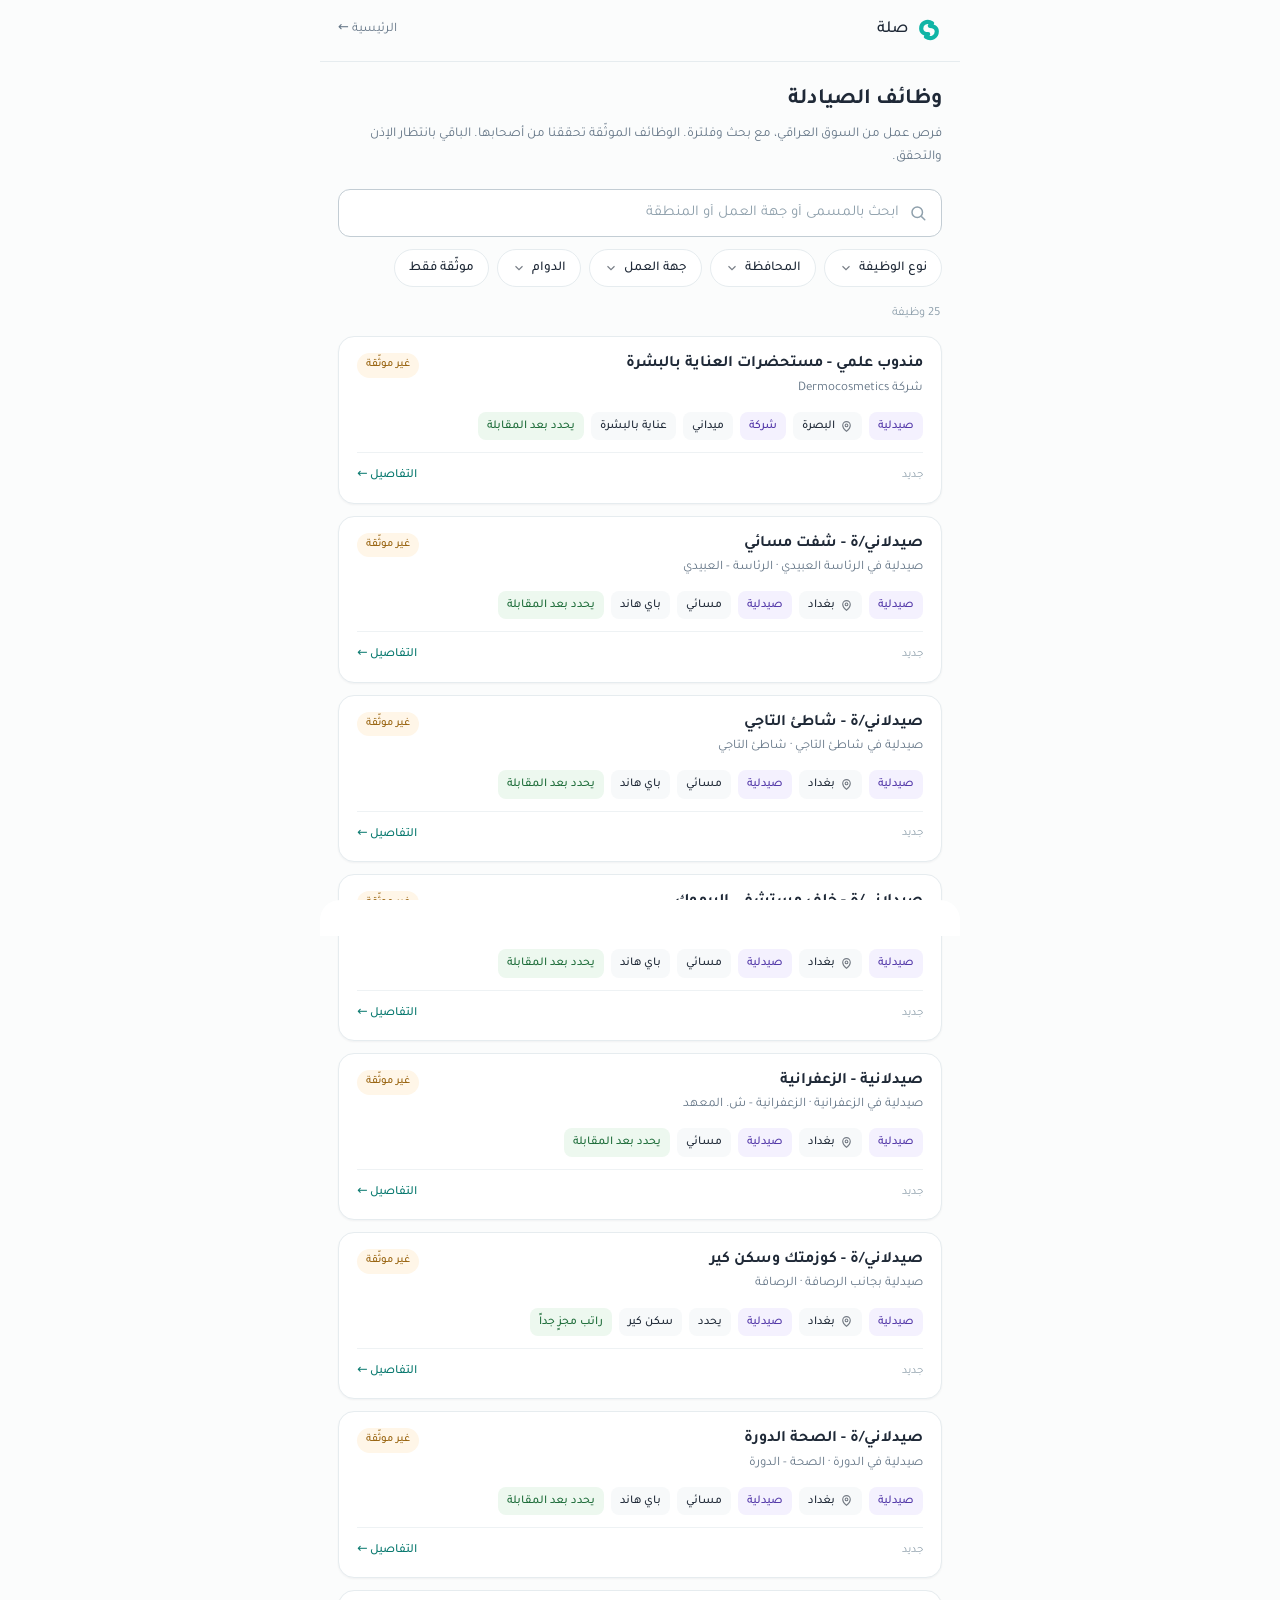
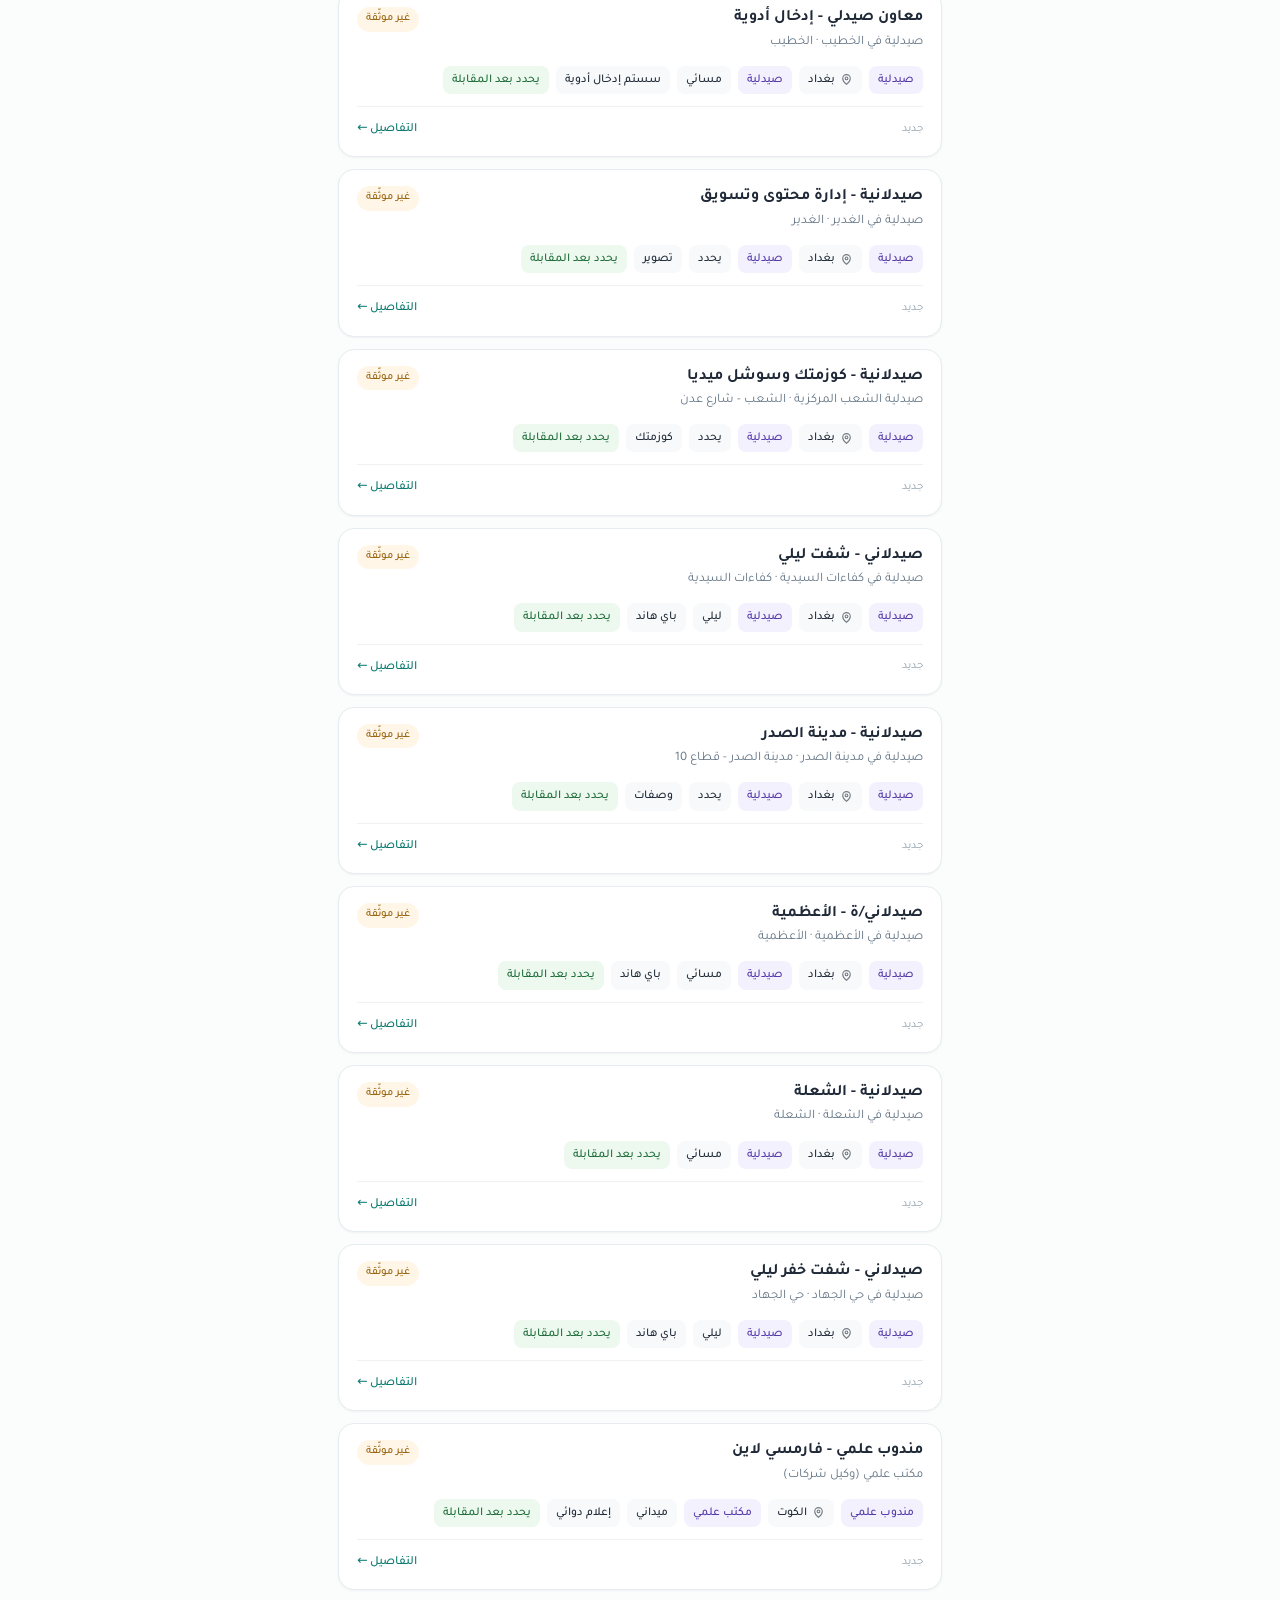
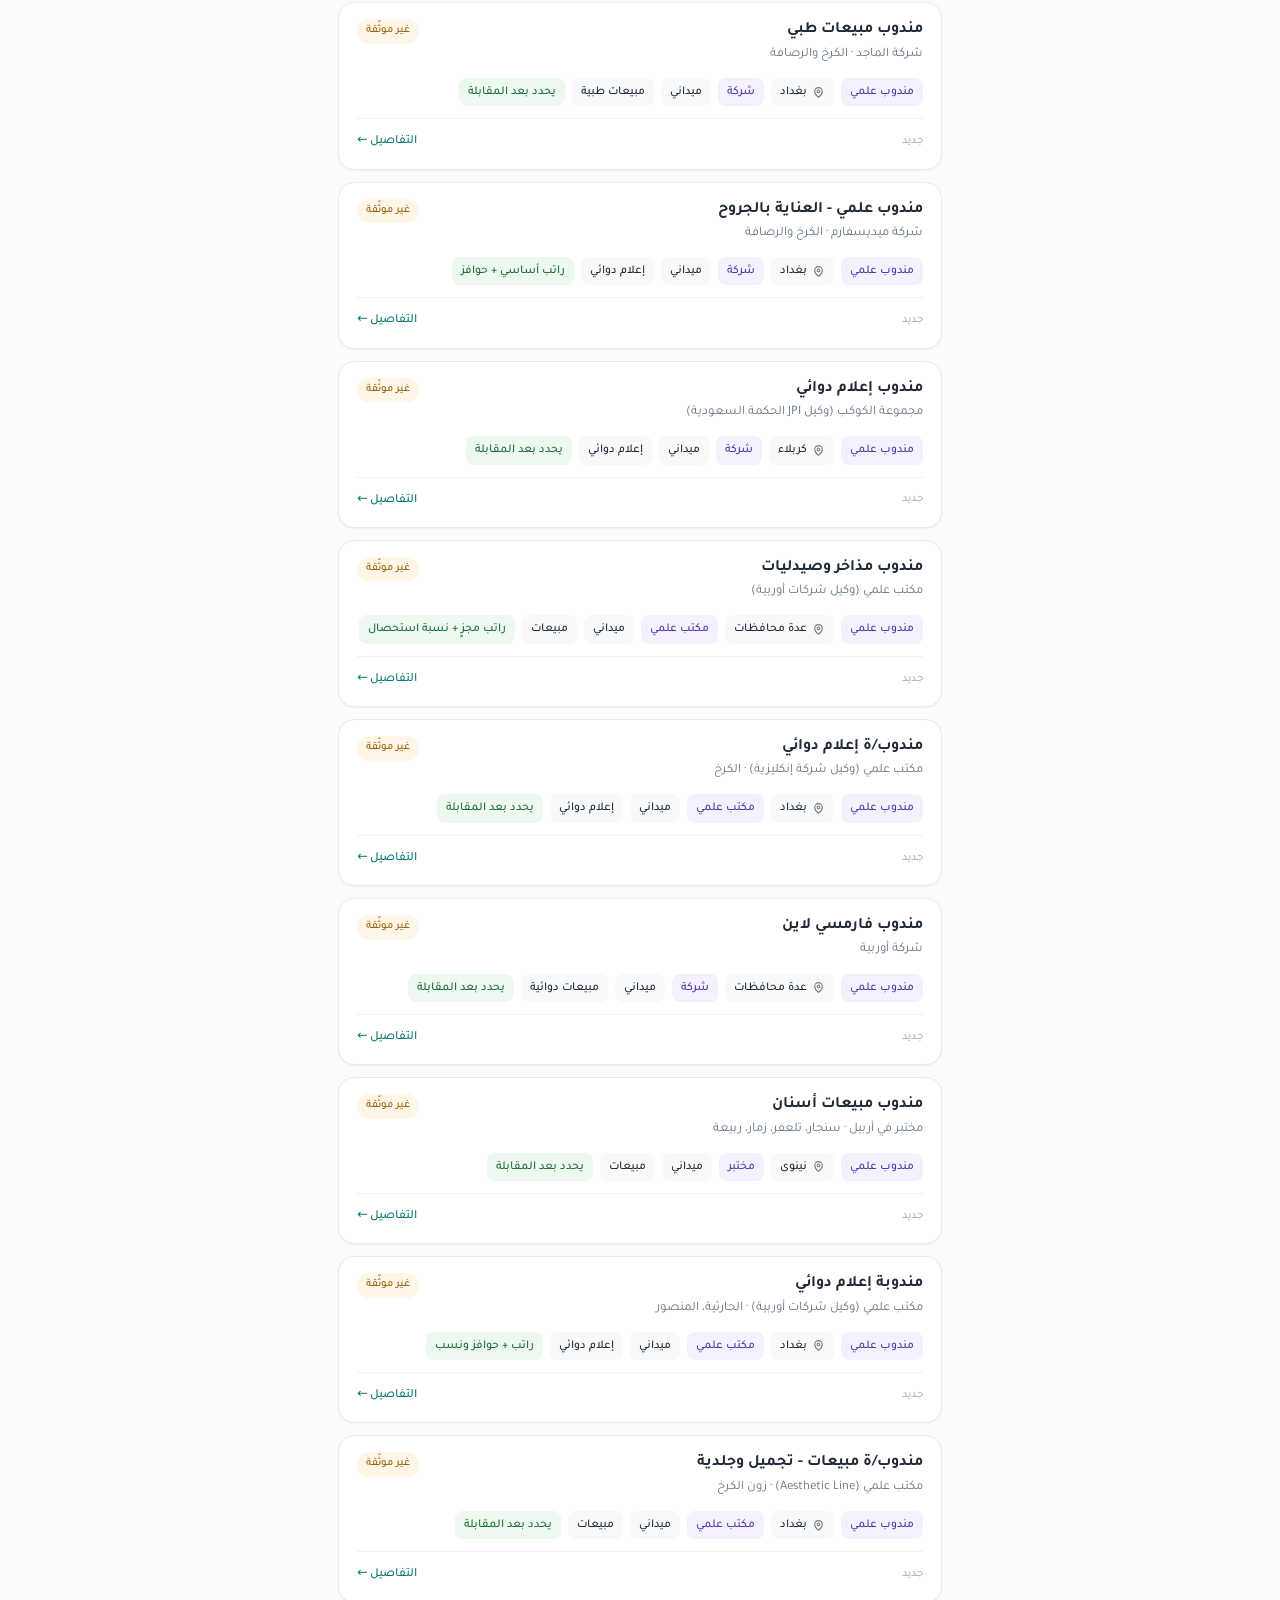
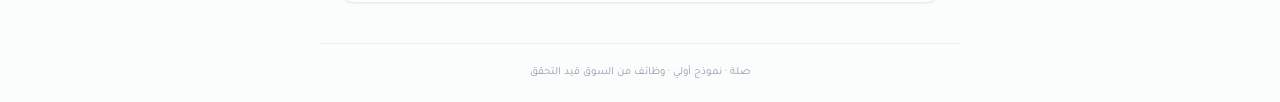
==== commit 61e72f20: "Add files via upload" ====
--- a/jobs.html
+++ b/jobs.html
@@ -124,6 +124,7 @@
   </div>
 
   <div class="filters" id="filters">
+    <button class="fbtn" data-f="category">نوع الوظيفة <svg class="chev" viewBox="0 0 24 24" fill="none" stroke="currentColor" stroke-width="2"><path d="M6 9l6 6 6-6"/></svg></button>
     <button class="fbtn" data-f="gov">المحافظة <svg class="chev" viewBox="0 0 24 24" fill="none" stroke="currentColor" stroke-width="2"><path d="M6 9l6 6 6-6"/></svg></button>
     <button class="fbtn" data-f="etype">جهة العمل <svg class="chev" viewBox="0 0 24 24" fill="none" stroke="currentColor" stroke-width="2"><path d="M6 9l6 6 6-6"/></svg></button>
     <button class="fbtn" data-f="shift">الدوام <svg class="chev" viewBox="0 0 24 24" fill="none" stroke="currentColor" stroke-width="2"><path d="M6 9l6 6 6-6"/></svg></button>
@@ -148,17 +149,18 @@
 </div>
 
 <script>
-const JOBS = [{"id": "JOB-001", "title": "مندوب علمي - مستحضرات العناية بالبشرة", "employer": "شركة Dermocosmetics", "etype": "شركة", "gov": "البصرة", "area": "", "shift": "ميداني", "hours": "مرن", "days": "دوام كامل", "salary": 0, "salary_txt": "يحدد بعد المقابلة", "gender": "لا يهم", "skills": "عناية بالبشرة، عمل ميداني", "reqs": "شهادة المجموعة الطبية، سيارة خاصة", "verified": false, "contact": "Samer.ali.ph@gmail.com", "posted": "جديد", "desc": "شركة متخصصة بمستحضرات العناية بالبشرة تطلب مندوب علمي للبصرة. بناء علاقات مع أطباء الجلدية ومراكز التجميل. يتطلب سيارة خاصة وشغف بمجال العناية بالبشرة."}, {"id": "JOB-002", "title": "صيدلاني/ة - شفت مسائي", "employer": "صيدلية في الرئاسة العبيدي", "etype": "صيدلية", "gov": "بغداد", "area": "الرئاسة - العبيدي", "shift": "مسائي", "hours": "مسائي", "days": "يحدد", "salary": 0, "salary_txt": "يحدد بعد المقابلة", "gender": "لا يهم", "skills": "باي هاند، وصفات", "reqs": "خبرة", "verified": false, "contact": "@maiitrd", "posted": "جديد", "desc": "صيدلية بالرئاسة العبيدي تطلب صيدلي لديه خبرة بالباي هاند والوصفات، لشفت مسائي."}, {"id": "JOB-003", "title": "صيدلاني/ة - شاطئ التاجي", "employer": "صيدلية في شاطئ التاجي", "etype": "صيدلية", "gov": "بغداد", "area": "شاطئ التاجي", "shift": "مسائي", "hours": "4 عصراً - 10 مساءً", "days": "كل الأيام عدا الجمعة", "salary": 0, "salary_txt": "يحدد بعد المقابلة", "gender": "لا يهم", "skills": "باي هاند، وصفات، كوزمتك", "reqs": "خبرة", "verified": false, "contact": "07832771559", "posted": "جديد", "desc": "صيدلية بشاطئ التاجي تطلب صيدلاني/ة صاحب خبرة بالباي هاند والوصفات والكوزمتك."}, {"id": "JOB-004", "title": "صيدلاني/ة - خلف مستشفى اليرموك", "employer": "صيدلية خلف اليرموك", "etype": "صيدلية", "gov": "بغداد", "area": "اليرموك", "shift": "مسائي", "hours": "7 - 12 ليلاً", "days": "يحدد", "salary": 0, "salary_txt": "يحدد بعد المقابلة", "gender": "لا يهم", "skills": "باي هاند، وصفات", "reqs": "هوية نقابة، خبرة سابقة", "verified": false, "contact": "07891387413", "posted": "جديد", "desc": "صيدلية خلف مستشفى اليرموك تطلب صيدلي/ة لشفت مسائي، بشرط خبرة سابقة وهوية نقابة."}, {"id": "JOB-005", "title": "صيدلانية - الزعفرانية", "employer": "صيدلية في الزعفرانية", "etype": "صيدلية", "gov": "بغداد", "area": "الزعفرانية - ش. المعهد", "shift": "مسائي", "hours": "4 - 8 مساءً", "days": "كل الأيام تقريباً", "salary": 0, "salary_txt": "يحدد بعد المقابلة", "gender": "أنثى", "skills": "", "reqs": "هوية نقابة، خبرة", "verified": false, "contact": "07838883030", "posted": "جديد", "desc": "صيدلية بالزعفرانية شارع المعهد تطلب صيدلانية بشرط هوية النقابة والخبرة."}, {"id": "JOB-006", "title": "صيدلاني/ة - كوزمتك وسكن كير", "employer": "صيدلية بجانب الرصافة", "etype": "صيدلية", "gov": "بغداد", "area": "الرصافة", "shift": "يحدد", "hours": "يحدد", "days": "يحدد", "salary": 0, "salary_txt": "راتب مجزٍ جداً", "gender": "لا يهم", "skills": "سكن كير، كوزمتك", "reqs": "خبرة عالية", "verified": false, "contact": "@Y_J1622", "posted": "جديد", "desc": "صيدلية بالرصافة تطلب صيدلي/ة مختص وذو خبرة عالية بمجال السكن كير والكوزمتك، براتب مجزٍ."}, {"id": "JOB-007", "title": "صيدلاني/ة - الصحة الدورة", "employer": "صيدلية في الدورة", "etype": "صيدلية", "gov": "بغداد", "area": "الصحة - الدورة", "shift": "مسائي", "hours": "4 - 7 مساءً", "days": "6 أيام", "salary": 0, "salary_txt": "يحدد بعد المقابلة", "gender": "لا يهم", "skills": "باي هاند", "reqs": "هوية نقابة، خبرة سنتين", "verified": false, "contact": "07810379653", "posted": "جديد", "desc": "صيدلية بالصحة الدورة تطلب صيدلي/ة حامل هوية نقابة، بشرط خبرة سنتين بالباي هاند."}, {"id": "JOB-008", "title": "معاون صيدلي - إدخال أدوية", "employer": "صيدلية في الخطيب", "etype": "صيدلية", "gov": "بغداد", "area": "الخطيب", "shift": "مسائي", "hours": "5 - 11 مساءً", "days": "يحدد", "salary": 0, "salary_txt": "يحدد بعد المقابلة", "gender": "ذكر", "skills": "سستم إدخال أدوية، حاسوب", "reqs": "خريج/طالب صيدلة، خبرة بالسستم", "verified": false, "contact": "@hk_ph", "posted": "جديد", "desc": "صيدلية بالخطيب تطلب معاون صيدلي للعمل على سستم إدخال الأدوية. خريج معهد أو طالب كلية صيدلة، بخبرة سابقة على السستم."}, {"id": "JOB-009", "title": "صيدلانية - إدارة محتوى وتسويق", "employer": "صيدلية في الغدير", "etype": "صيدلية", "gov": "بغداد", "area": "الغدير", "shift": "يحدد", "hours": "يحدد", "days": "يحدد", "salary": 0, "salary_txt": "يحدد بعد المقابلة", "gender": "لا يهم", "skills": "تصوير، مونتاج، سوشل ميديا، سكن كير", "reqs": "شهادة صيدلة، خبرة بإدارة الصفحات", "verified": false, "contact": "07760400090", "posted": "جديد", "desc": "صيدلية بالغدير تطلب صيدلي/ة لقسم التسويق وإدارة المحتوى. يتطلب خبرة بالتصوير والمونتاج وإدارة صفحات التواصل ومعرفة بمنتجات العناية بالبشرة."}, {"id": "JOB-010", "title": "صيدلانية - كوزمتك وسوشل ميديا", "employer": "صيدلية الشعب المركزية", "etype": "صيدلية", "gov": "بغداد", "area": "الشعب - شارع عدن", "shift": "يحدد", "hours": "يحدد", "days": "يحدد", "salary": 0, "salary_txt": "يحدد بعد المقابلة", "gender": "أنثى", "skills": "كوزمتك، سكن كير، سوشل ميديا", "reqs": "خبرة", "verified": false, "contact": "07718191364", "posted": "جديد", "desc": "صيدلية الشعب المركزية تطلب صيدلانية خبيرة بأمور الكوزمتك والسكن كير والسوشل ميديا."}, {"id": "JOB-011", "title": "صيدلاني - شفت ليلي", "employer": "صيدلية في كفاءات السيدية", "etype": "صيدلية", "gov": "بغداد", "area": "كفاءات السيدية", "shift": "ليلي", "hours": "10 ليلاً - 2 صباحاً", "days": "كل أيام الأسبوع", "salary": 0, "salary_txt": "يحدد بعد المقابلة", "gender": "ذكر", "skills": "باي هاند، وصفات", "reqs": "خبرة", "verified": false, "contact": "@drneuro0", "posted": "جديد", "desc": "صيدلية بكفاءات السيدية تطلب صيدلاني يمتلك خبرة بالباي هاند والوصفات، لشفت ليلي."}, {"id": "JOB-012", "title": "صيدلانية - مدينة الصدر", "employer": "صيدلية في مدينة الصدر", "etype": "صيدلية", "gov": "بغداد", "area": "مدينة الصدر - قطاع 10", "shift": "يحدد", "hours": "يحدد", "days": "يحدد", "salary": 0, "salary_txt": "يحدد بعد المقابلة", "gender": "أنثى", "skills": "وصفات، باي هاند", "reqs": "", "verified": false, "contact": "07710807766", "posted": "جديد", "desc": "صيدلية بمدينة الصدر قطاع 10 تطلب صيدلانية تجيد قراءة الوصفات والباي هاند."}, {"id": "JOB-013", "title": "صيدلاني/ة - الأعظمية", "employer": "صيدلية في الأعظمية", "etype": "صيدلية", "gov": "بغداد", "area": "الأعظمية", "shift": "مسائي", "hours": "3 - 10 مساءً", "days": "كل الأيام عدا الجمعة", "salary": 0, "salary_txt": "يحدد بعد المقابلة", "gender": "لا يهم", "skills": "باي هاند، وصفات", "reqs": "هوية نقابة، سكن قريب", "verified": false, "contact": "@rrkh98", "posted": "جديد", "desc": "صيدلية بالأعظمية تطلب صيدلانية بخبرة باي هاند ووصفات، حاملة هوية نقابة، ويفضل سكنها بالأعظمية أو المناطق القريبة."}, {"id": "JOB-014", "title": "صيدلانية - الشعلة", "employer": "صيدلية في الشعلة", "etype": "صيدلية", "gov": "بغداد", "area": "الشعلة", "shift": "مسائي", "hours": "3 - 9 مساءً", "days": "يحدد", "salary": 0, "salary_txt": "يحدد بعد المقابلة", "gender": "أنثى", "skills": "", "reqs": "هوية نقابة، خبرة عملية", "verified": false, "contact": "07838895104", "posted": "جديد", "desc": "صيدلية بالشعلة تطلب صيدلانية حاصلة على هوية نقابة الصيادلة وتمتلك خبرة عملية. يرجى ذكر رقم الإعلان (1) عند التواصل."}, {"id": "JOB-015", "title": "صيدلاني - شفت خفر ليلي", "employer": "صيدلية في حي الجهاد", "etype": "صيدلية", "gov": "بغداد", "area": "حي الجهاد", "shift": "ليلي", "hours": "12 منتصف الليل - 5 فجراً", "days": "يومين بالأسبوع", "salary": 0, "salary_txt": "يحدد بعد المقابلة", "gender": "لا يهم", "skills": "باي هاند، وصفات", "reqs": "هوية نقابة، خبرة", "verified": false, "contact": "07703197731", "posted": "جديد", "desc": "صيدلية بحي الجهاد تطلب صيدلاني لشفت الخفر، يومين بالأسبوع من منتصف الليل حتى الفجر. يمتلك هوية نقابة وخبرة بالباي هاند والوصفات."}];
+const JOBS = [{"id": "JOB-001", "title": "مندوب علمي - مستحضرات العناية بالبشرة", "employer": "شركة Dermocosmetics", "etype": "شركة", "gov": "البصرة", "area": "", "shift": "ميداني", "hours": "مرن", "days": "دوام كامل", "salary": 0, "salary_txt": "يحدد بعد المقابلة", "gender": "لا يهم", "skills": "عناية بالبشرة، عمل ميداني", "reqs": "شهادة المجموعة الطبية، سيارة خاصة", "verified": false, "contact": "Samer.ali.ph@gmail.com", "posted": "جديد", "desc": "شركة متخصصة بمستحضرات العناية بالبشرة تطلب مندوب علمي للبصرة. بناء علاقات مع أطباء الجلدية ومراكز التجميل. يتطلب سيارة خاصة وشغف بمجال العناية بالبشرة.", "category": "صيدلية"}, {"id": "JOB-002", "title": "صيدلاني/ة - شفت مسائي", "employer": "صيدلية في الرئاسة العبيدي", "etype": "صيدلية", "gov": "بغداد", "area": "الرئاسة - العبيدي", "shift": "مسائي", "hours": "مسائي", "days": "يحدد", "salary": 0, "salary_txt": "يحدد بعد المقابلة", "gender": "لا يهم", "skills": "باي هاند، وصفات", "reqs": "خبرة", "verified": false, "contact": "@maiitrd", "posted": "جديد", "desc": "صيدلية بالرئاسة العبيدي تطلب صيدلي لديه خبرة بالباي هاند والوصفات، لشفت مسائي.", "category": "صيدلية"}, {"id": "JOB-003", "title": "صيدلاني/ة - شاطئ التاجي", "employer": "صيدلية في شاطئ التاجي", "etype": "صيدلية", "gov": "بغداد", "area": "شاطئ التاجي", "shift": "مسائي", "hours": "4 عصراً - 10 مساءً", "days": "كل الأيام عدا الجمعة", "salary": 0, "salary_txt": "يحدد بعد المقابلة", "gender": "لا يهم", "skills": "باي هاند، وصفات، كوزمتك", "reqs": "خبرة", "verified": false, "contact": "07832771559", "posted": "جديد", "desc": "صيدلية بشاطئ التاجي تطلب صيدلاني/ة صاحب خبرة بالباي هاند والوصفات والكوزمتك.", "category": "صيدلية"}, {"id": "JOB-004", "title": "صيدلاني/ة - خلف مستشفى اليرموك", "employer": "صيدلية خلف اليرموك", "etype": "صيدلية", "gov": "بغداد", "area": "اليرموك", "shift": "مسائي", "hours": "7 - 12 ليلاً", "days": "يحدد", "salary": 0, "salary_txt": "يحدد بعد المقابلة", "gender": "لا يهم", "skills": "باي هاند، وصفات", "reqs": "هوية نقابة، خبرة سابقة", "verified": false, "contact": "07891387413", "posted": "جديد", "desc": "صيدلية خلف مستشفى اليرموك تطلب صيدلي/ة لشفت مسائي، بشرط خبرة سابقة وهوية نقابة.", "category": "صيدلية"}, {"id": "JOB-005", "title": "صيدلانية - الزعفرانية", "employer": "صيدلية في الزعفرانية", "etype": "صيدلية", "gov": "بغداد", "area": "الزعفرانية - ش. المعهد", "shift": "مسائي", "hours": "4 - 8 مساءً", "days": "كل الأيام تقريباً", "salary": 0, "salary_txt": "يحدد بعد المقابلة", "gender": "أنثى", "skills": "", "reqs": "هوية نقابة، خبرة", "verified": false, "contact": "07838883030", "posted": "جديد", "desc": "صيدلية بالزعفرانية شارع المعهد تطلب صيدلانية بشرط هوية النقابة والخبرة.", "category": "صيدلية"}, {"id": "JOB-006", "title": "صيدلاني/ة - كوزمتك وسكن كير", "employer": "صيدلية بجانب الرصافة", "etype": "صيدلية", "gov": "بغداد", "area": "الرصافة", "shift": "يحدد", "hours": "يحدد", "days": "يحدد", "salary": 0, "salary_txt": "راتب مجزٍ جداً", "gender": "لا يهم", "skills": "سكن كير، كوزمتك", "reqs": "خبرة عالية", "verified": false, "contact": "@Y_J1622", "posted": "جديد", "desc": "صيدلية بالرصافة تطلب صيدلي/ة مختص وذو خبرة عالية بمجال السكن كير والكوزمتك، براتب مجزٍ.", "category": "صيدلية"}, {"id": "JOB-007", "title": "صيدلاني/ة - الصحة الدورة", "employer": "صيدلية في الدورة", "etype": "صيدلية", "gov": "بغداد", "area": "الصحة - الدورة", "shift": "مسائي", "hours": "4 - 7 مساءً", "days": "6 أيام", "salary": 0, "salary_txt": "يحدد بعد المقابلة", "gender": "لا يهم", "skills": "باي هاند", "reqs": "هوية نقابة، خبرة سنتين", "verified": false, "contact": "07810379653", "posted": "جديد", "desc": "صيدلية بالصحة الدورة تطلب صيدلي/ة حامل هوية نقابة، بشرط خبرة سنتين بالباي هاند.", "category": "صيدلية"}, {"id": "JOB-008", "title": "معاون صيدلي - إدخال أدوية", "employer": "صيدلية في الخطيب", "etype": "صيدلية", "gov": "بغداد", "area": "الخطيب", "shift": "مسائي", "hours": "5 - 11 مساءً", "days": "يحدد", "salary": 0, "salary_txt": "يحدد بعد المقابلة", "gender": "ذكر", "skills": "سستم إدخال أدوية، حاسوب", "reqs": "خريج/طالب صيدلة، خبرة بالسستم", "verified": false, "contact": "@hk_ph", "posted": "جديد", "desc": "صيدلية بالخطيب تطلب معاون صيدلي للعمل على سستم إدخال الأدوية. خريج معهد أو طالب كلية صيدلة، بخبرة سابقة على السستم.", "category": "صيدلية"}, {"id": "JOB-009", "title": "صيدلانية - إدارة محتوى وتسويق", "employer": "صيدلية في الغدير", "etype": "صيدلية", "gov": "بغداد", "area": "الغدير", "shift": "يحدد", "hours": "يحدد", "days": "يحدد", "salary": 0, "salary_txt": "يحدد بعد المقابلة", "gender": "لا يهم", "skills": "تصوير، مونتاج، سوشل ميديا، سكن كير", "reqs": "شهادة صيدلة، خبرة بإدارة الصفحات", "verified": false, "contact": "07760400090", "posted": "جديد", "desc": "صيدلية بالغدير تطلب صيدلي/ة لقسم التسويق وإدارة المحتوى. يتطلب خبرة بالتصوير والمونتاج وإدارة صفحات التواصل ومعرفة بمنتجات العناية بالبشرة.", "category": "صيدلية"}, {"id": "JOB-010", "title": "صيدلانية - كوزمتك وسوشل ميديا", "employer": "صيدلية الشعب المركزية", "etype": "صيدلية", "gov": "بغداد", "area": "الشعب - شارع عدن", "shift": "يحدد", "hours": "يحدد", "days": "يحدد", "salary": 0, "salary_txt": "يحدد بعد المقابلة", "gender": "أنثى", "skills": "كوزمتك، سكن كير، سوشل ميديا", "reqs": "خبرة", "verified": false, "contact": "07718191364", "posted": "جديد", "desc": "صيدلية الشعب المركزية تطلب صيدلانية خبيرة بأمور الكوزمتك والسكن كير والسوشل ميديا.", "category": "صيدلية"}, {"id": "JOB-011", "title": "صيدلاني - شفت ليلي", "employer": "صيدلية في كفاءات السيدية", "etype": "صيدلية", "gov": "بغداد", "area": "كفاءات السيدية", "shift": "ليلي", "hours": "10 ليلاً - 2 صباحاً", "days": "كل أيام الأسبوع", "salary": 0, "salary_txt": "يحدد بعد المقابلة", "gender": "ذكر", "skills": "باي هاند، وصفات", "reqs": "خبرة", "verified": false, "contact": "@drneuro0", "posted": "جديد", "desc": "صيدلية بكفاءات السيدية تطلب صيدلاني يمتلك خبرة بالباي هاند والوصفات، لشفت ليلي.", "category": "صيدلية"}, {"id": "JOB-012", "title": "صيدلانية - مدينة الصدر", "employer": "صيدلية في مدينة الصدر", "etype": "صيدلية", "gov": "بغداد", "area": "مدينة الصدر - قطاع 10", "shift": "يحدد", "hours": "يحدد", "days": "يحدد", "salary": 0, "salary_txt": "يحدد بعد المقابلة", "gender": "أنثى", "skills": "وصفات، باي هاند", "reqs": "", "verified": false, "contact": "07710807766", "posted": "جديد", "desc": "صيدلية بمدينة الصدر قطاع 10 تطلب صيدلانية تجيد قراءة الوصفات والباي هاند.", "category": "صيدلية"}, {"id": "JOB-013", "title": "صيدلاني/ة - الأعظمية", "employer": "صيدلية في الأعظمية", "etype": "صيدلية", "gov": "بغداد", "area": "الأعظمية", "shift": "مسائي", "hours": "3 - 10 مساءً", "days": "كل الأيام عدا الجمعة", "salary": 0, "salary_txt": "يحدد بعد المقابلة", "gender": "لا يهم", "skills": "باي هاند، وصفات", "reqs": "هوية نقابة، سكن قريب", "verified": false, "contact": "@rrkh98", "posted": "جديد", "desc": "صيدلية بالأعظمية تطلب صيدلانية بخبرة باي هاند ووصفات، حاملة هوية نقابة، ويفضل سكنها بالأعظمية أو المناطق القريبة.", "category": "صيدلية"}, {"id": "JOB-014", "title": "صيدلانية - الشعلة", "employer": "صيدلية في الشعلة", "etype": "صيدلية", "gov": "بغداد", "area": "الشعلة", "shift": "مسائي", "hours": "3 - 9 مساءً", "days": "يحدد", "salary": 0, "salary_txt": "يحدد بعد المقابلة", "gender": "أنثى", "skills": "", "reqs": "هوية نقابة، خبرة عملية", "verified": false, "contact": "07838895104", "posted": "جديد", "desc": "صيدلية بالشعلة تطلب صيدلانية حاصلة على هوية نقابة الصيادلة وتمتلك خبرة عملية. يرجى ذكر رقم الإعلان (1) عند التواصل.", "category": "صيدلية"}, {"id": "JOB-015", "title": "صيدلاني - شفت خفر ليلي", "employer": "صيدلية في حي الجهاد", "etype": "صيدلية", "gov": "بغداد", "area": "حي الجهاد", "shift": "ليلي", "hours": "12 منتصف الليل - 5 فجراً", "days": "يومين بالأسبوع", "salary": 0, "salary_txt": "يحدد بعد المقابلة", "gender": "لا يهم", "skills": "باي هاند، وصفات", "reqs": "هوية نقابة، خبرة", "verified": false, "contact": "07703197731", "posted": "جديد", "desc": "صيدلية بحي الجهاد تطلب صيدلاني لشفت الخفر، يومين بالأسبوع من منتصف الليل حتى الفجر. يمتلك هوية نقابة وخبرة بالباي هاند والوصفات.", "category": "صيدلية"}, {"id": "JOB-016", "title": "مندوب علمي - فارمسي لاين", "employer": "مكتب علمي (وكيل شركات)", "etype": "مكتب علمي", "gov": "الكوت", "area": "", "shift": "ميداني", "hours": "", "days": "دوام كامل", "salary": 0, "salary_txt": "يحدد بعد المقابلة", "gender": "لا يهم", "skills": "إعلام دوائي، مبيعات", "reqs": "خبرة سنة، وسيلة نقل", "verified": false, "contact": "07885309998", "posted": "جديد", "desc": "مكتب علمي وكيل لعدة شركات يطلب مندوب فارمسي لاين وتجاري في الكوت. خبرة لا تقل عن سنة بالإعلام الدوائي، ووسيلة نقل شرط أساسي.", "category": "مندوب علمي"}, {"id": "JOB-017", "title": "مندوب مبيعات طبي", "employer": "شركة الماجد", "etype": "شركة", "gov": "بغداد", "area": "الكرخ والرصافة", "shift": "ميداني", "hours": "", "days": "دوام كامل", "salary": 0, "salary_txt": "يحدد بعد المقابلة", "gender": "لا يهم", "skills": "مبيعات طبية", "reqs": "خريج مختبرات طبية أو علوم", "verified": false, "contact": "+9647734293217", "posted": "جديد", "desc": "شركة الماجد تطلب مندوبين من خريجي المختبرات الطبية والعلوم للعمل ببغداد (الكرخ والرصافة). من كلا الجنسين، بيئة عمل احترافية وفرصة للتطوير.", "category": "مندوب علمي"}, {"id": "JOB-018", "title": "مندوب علمي - العناية بالجروح", "employer": "شركة ميديسفارم", "etype": "شركة", "gov": "بغداد", "area": "الكرخ والرصافة", "shift": "ميداني", "hours": "دوام كامل صباحي/مسائي", "days": "دوام كامل", "salary": 0, "salary_txt": "راتب أساسي + حوافز", "gender": "لا يهم", "skills": "إعلام دوائي، عناية بالجروح", "reqs": "خريج كلية الطب 2025/2026، سيارة خاصة", "verified": false, "contact": "hr@medispharm-iq.com", "posted": "جديد", "desc": "شركة ميديسفارم المتخصصة بالعناية المتقدمة بالجروح تطلب مندوبين علميين بدوام كامل. خريج كلية الطب 2025 أو 2026، مع نظام ميداني وON-Call. مطلوب لعدة محافظات: بغداد، النجف، صلاح الدين، واسط، بابل. راتب أساسي ثابت مع حوافز وبدل زيارات.", "category": "مندوب علمي"}, {"id": "JOB-019", "title": "مندوب إعلام دوائي", "employer": "مجموعة الكوكب (وكيل JPI الحكمة السعودية)", "etype": "شركة", "gov": "كربلاء", "area": "", "shift": "ميداني", "hours": "", "days": "", "salary": 0, "salary_txt": "يحدد بعد المقابلة", "gender": "لا يهم", "skills": "إعلام دوائي", "reqs": "صيدلاني متخرج حصراً، وسيلة نقل", "verified": false, "contact": "aliabasalanbari@gmail.com", "posted": "جديد", "desc": "مجموعة الكوكب، وكيل شركة JPI الحكمة السعودية، تطلب مندوب إعلام دوائي لمحافظة كربلاء. يشترط صيدلاني متخرج حصراً، ووسيلة نقل، ويفضّل خبرة سابقة.", "category": "مندوب علمي"}, {"id": "JOB-020", "title": "مندوب مذاخر وصيدليات", "employer": "مكتب علمي (وكيل شركات أوربية)", "etype": "مكتب علمي", "gov": "عدة محافظات", "area": "", "shift": "ميداني", "hours": "", "days": "", "salary": 0, "salary_txt": "راتب مجزٍ + نسبة استحصال", "gender": "لا يهم", "skills": "مبيعات، استحصال", "reqs": "خبرة سنتين، تفرّغ كامل", "verified": false, "contact": "07814111140", "posted": "جديد", "desc": "مكتب علمي وكيل لشركات أوربية مسجلة بوزارة الصحة يطلب مندوبي مبيعات واستحصال لمذاخر وصيدليات في كربلاء، ميسان، البصرة، كركوك، الأنبار. خبرة سنتين، تفرّغ كامل، براتب مجزٍ ونسبة.", "category": "مندوب علمي"}, {"id": "JOB-021", "title": "مندوب/ة إعلام دوائي", "employer": "مكتب علمي (وكيل شركة إنكليزية)", "etype": "مكتب علمي", "gov": "بغداد", "area": "الكرخ", "shift": "ميداني", "hours": "", "days": "", "salary": 0, "salary_txt": "يحدد بعد المقابلة", "gender": "لا يهم", "skills": "إعلام دوائي", "reqs": "بكالوريوس، سيارة، خبرة وعلاقات", "verified": false, "contact": "07735306566", "posted": "جديد", "desc": "مكتب علمي يمثّل شركة إنكليزية يطلب مندوب/ة إعلام دوائي لمناطق الكرخ (الشمالي والجنوبي، السنتر، الحارثية، المنصور). بكالوريوس، سيارة، وخبرة وعلاقات ضمن المحافظة شرط أساسي.", "category": "مندوب علمي"}, {"id": "JOB-022", "title": "مندوب فارمسي لاين", "employer": "شركة أوربية", "etype": "شركة", "gov": "عدة محافظات", "area": "", "shift": "ميداني", "hours": "", "days": "", "salary": 0, "salary_txt": "يحدد بعد المقابلة", "gender": "لا يهم", "skills": "مبيعات دوائية", "reqs": "", "verified": false, "contact": "+9647700819366", "posted": "جديد", "desc": "شركة أوربية تطلب مندوب فارمسي لاين للبصرة والناصرية وميسان. يرجى إرسال السيرة الذاتية مع صورة حديثة.", "category": "مندوب علمي"}, {"id": "JOB-023", "title": "مندوب مبيعات أسنان", "employer": "مختبر في أربيل", "etype": "مختبر", "gov": "نينوى", "area": "سنجار، تلعفر، زمار، ربيعة", "shift": "ميداني", "hours": "", "days": "", "salary": 0, "salary_txt": "يحدد بعد المقابلة", "gender": "لا يهم", "skills": "مبيعات، علاقات مع أطباء الأسنان", "reqs": "سيارة خاصة، خبرة مبيعات", "verified": false, "contact": "07704264245", "posted": "جديد", "desc": "مختبر في أربيل يطلب مندوبي مبيعات (طبي/أسنان) لمناطق سنجار وتلعفر وزمار وربيعة. سيارة خاصة، خبرة سابقة بالمبيعات، وعلاقات جيدة مع أطباء الأسنان.", "category": "مندوب علمي"}, {"id": "JOB-024", "title": "مندوبة إعلام دوائي", "employer": "مكتب علمي (وكيل شركات أوربية)", "etype": "مكتب علمي", "gov": "بغداد", "area": "الحارثية، المنصور", "shift": "ميداني", "hours": "", "days": "", "salary": 0, "salary_txt": "راتب + حوافز ونسب", "gender": "أنثى", "skills": "إعلام دوائي", "reqs": "خريجة صيدلة حصراً، خبرة فعلية", "verified": false, "contact": "07859991991", "posted": "جديد", "desc": "مكتب علمي وكيل حصري لشركات أوربية يطلب مندوبة إعلام دوائي لمناطق الحارثية والمنصور. خريجة صيدلة حصراً، مع خبرة فعلية بالإعلام الدوائي. راتب وحوافز ونسب مجزية.", "category": "مندوب علمي"}, {"id": "JOB-025", "title": "مندوب/ة مبيعات - تجميل وجلدية", "employer": "مكتب علمي (Aesthetic Line)", "etype": "مكتب علمي", "gov": "بغداد", "area": "زون الكرخ", "shift": "ميداني", "hours": "", "days": "", "salary": 0, "salary_txt": "يحدد بعد المقابلة", "gender": "لا يهم", "skills": "مبيعات، تجميل وجلدية", "reqs": "خبرة سنة، وسيلة نقل", "verified": false, "contact": "07723920137", "posted": "جديد", "desc": "مكتب علمي متخصص بالجلدية والتجميل يطلب مندوبين ومندوبات مبيعات لزون الكرخ والأنبار. خبرة لا تقل عن سنة بالمجال الطبي أو التجميلي، ومهارات تواصل عالية، ووسيلة نقل.", "category": "مندوب علمي"}];
 const $ = s => document.querySelector(s);
 const list = $("#list");
 
-const state = { q:"", gov:null, etype:null, shift:null, verified:false };
+const state = { q:"", category:null, gov:null, etype:null, shift:null, verified:false };
 const opts = {
-  gov: [...new Set(JOBS.map(j=>j.gov))],
+  category: [...new Set(JOBS.map(j=>j.category))].filter(Boolean),
+  gov: [...new Set(JOBS.map(j=>j.gov))].filter(Boolean),
   etype: [...new Set(JOBS.map(j=>j.etype))],
   shift: [...new Set(JOBS.map(j=>j.shift))],
 };
-const labels = { gov:"المحافظة", etype:"جهة العمل", shift:"نوع الدوام" };
+const labels = { category:"نوع الوظيفة", gov:"المحافظة", etype:"جهة العمل", shift:"نوع الدوام" };
 
 function fmtSalary(j){
   if(j.salary_txt) return j.salary_txt;
@@ -168,6 +170,7 @@
 
 function apply(){
   let out = JOBS.filter(j=>{
+    if(state.category && j.category!==state.category) return false;
     if(state.gov && j.gov!==state.gov) return false;
     if(state.etype && j.etype!==state.etype) return false;
     if(state.shift && j.shift!==state.shift) return false;
@@ -200,6 +203,7 @@
           : `<span class="unverified">غير موثّقة</span>`}
       </div>
       <div class="tags">
+        <span class="tag tag--type">${j.category}</span>
         <span class="tag"><svg viewBox="0 0 24 24" fill="none" stroke="currentColor" stroke-width="2"><path d="M12 21s-7-5.6-7-11a7 7 0 0 1 14 0c0 5.4-7 11-7 11z"/><circle cx="12" cy="10" r="2.5"/></svg>${j.gov}</span>
         <span class="tag tag--type">${j.etype}</span>
         <span class="tag">${j.shift}</span>
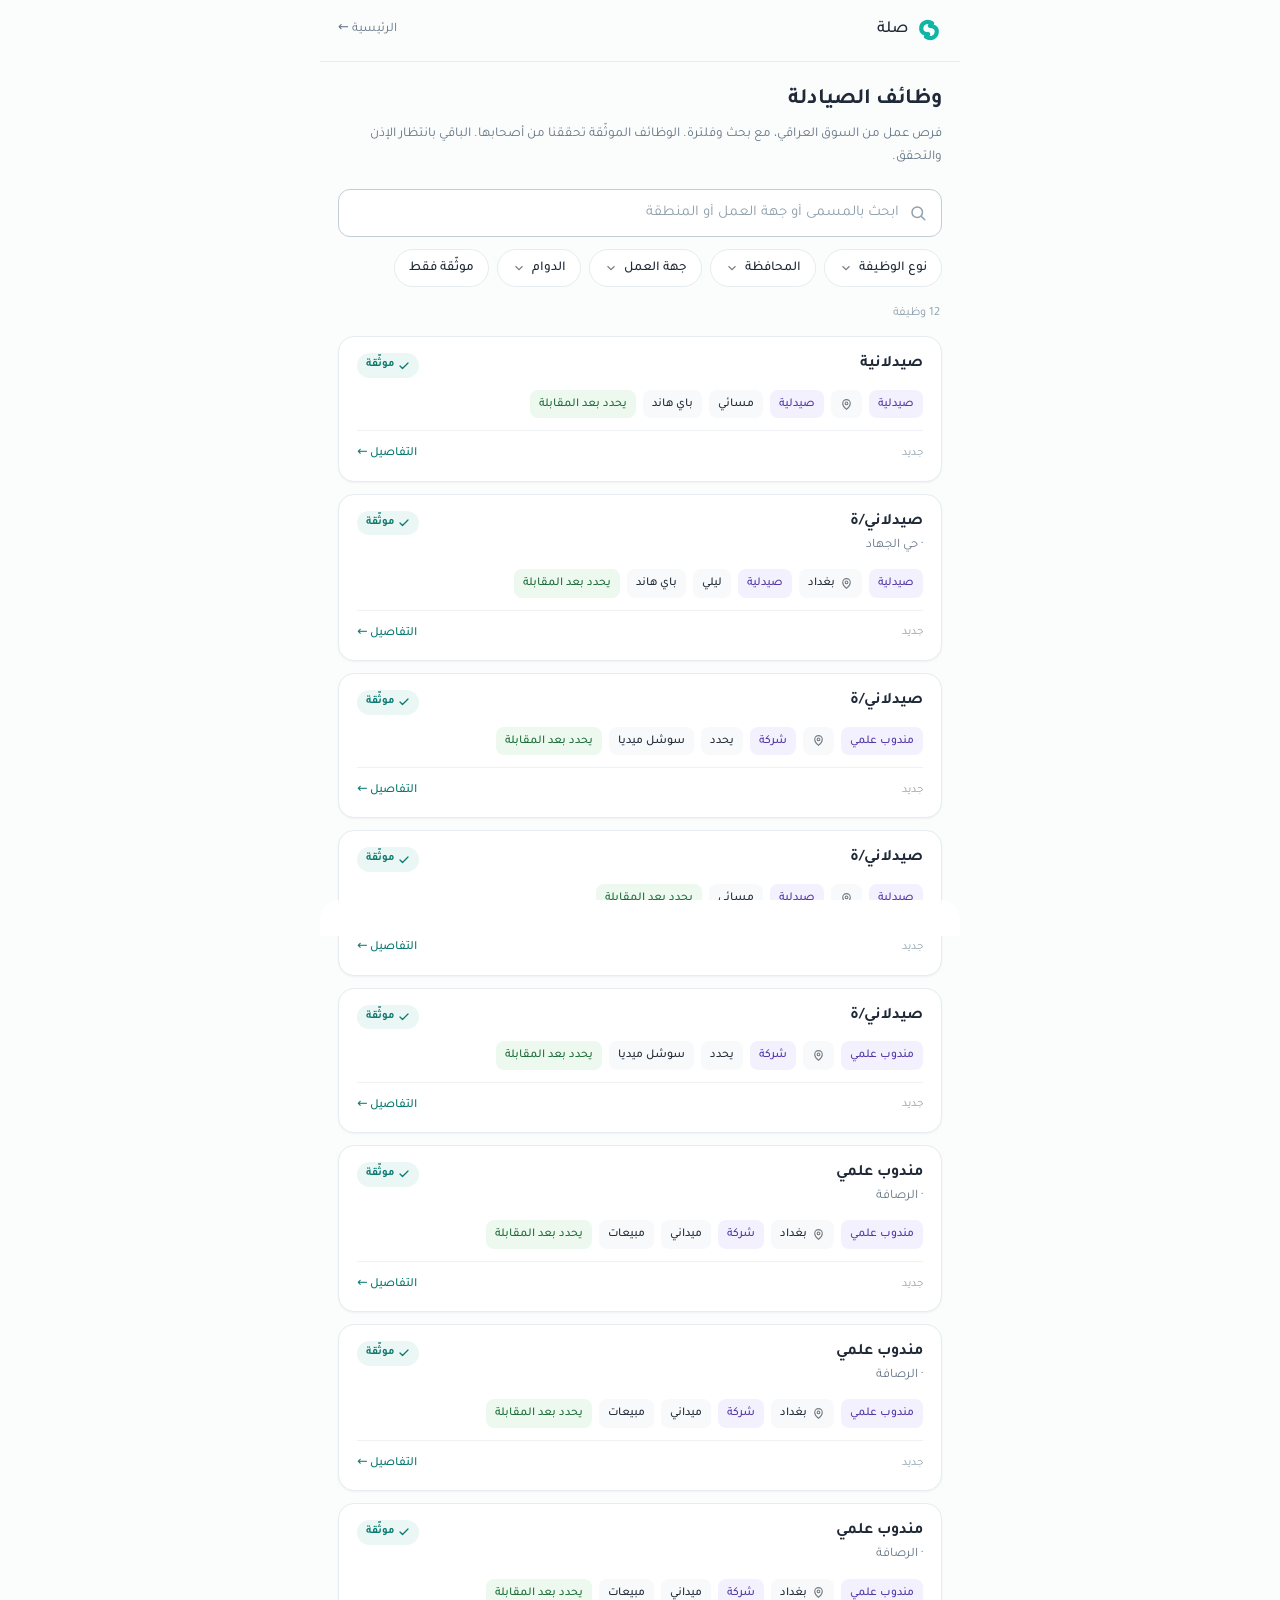
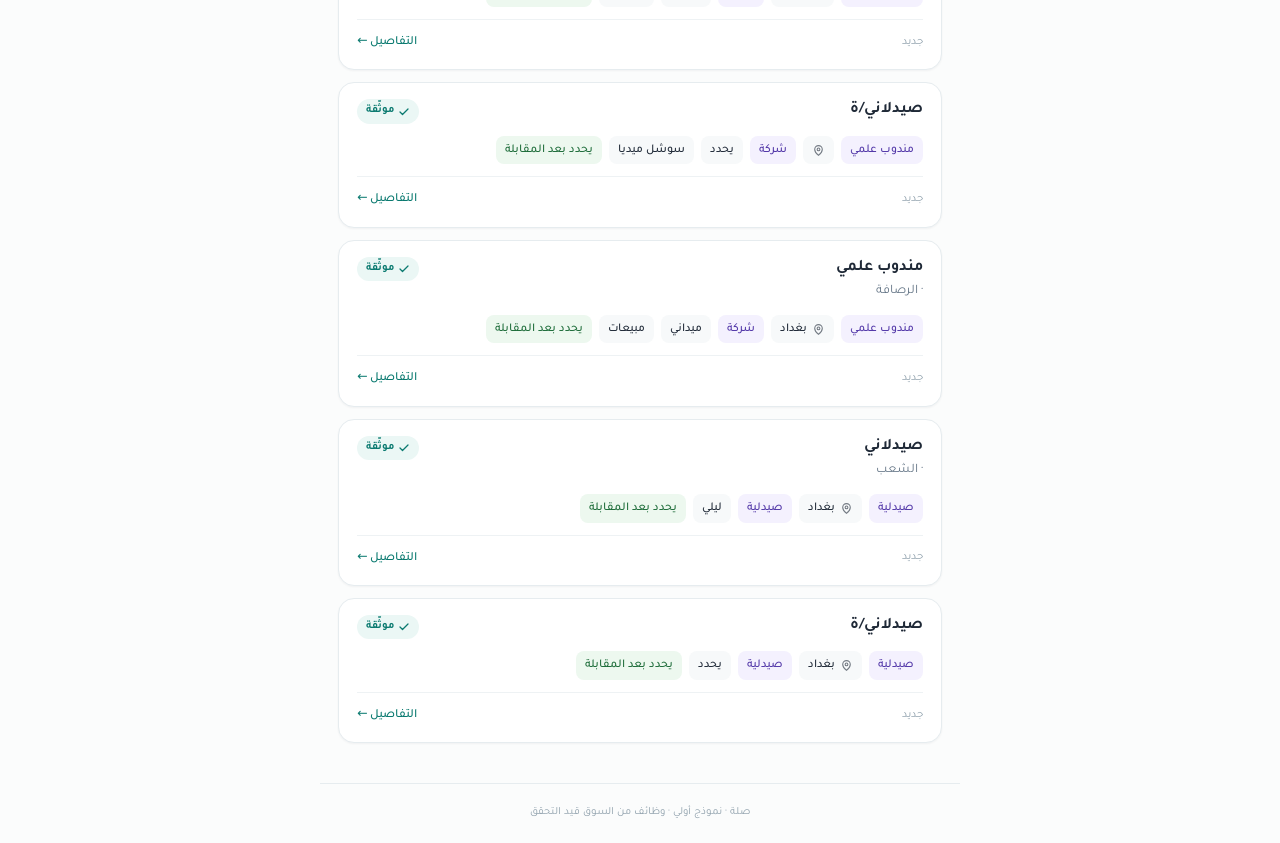
==== commit e8222655: "Add files via upload" ====
--- a/jobs.html
+++ b/jobs.html
@@ -149,17 +149,36 @@
 </div>
 
 <script>
-const JOBS = [{"id": "JOB-001", "title": "مندوب علمي - مستحضرات العناية بالبشرة", "employer": "شركة Dermocosmetics", "etype": "شركة", "gov": "البصرة", "area": "", "shift": "ميداني", "hours": "مرن", "days": "دوام كامل", "salary": 0, "salary_txt": "يحدد بعد المقابلة", "gender": "لا يهم", "skills": "عناية بالبشرة، عمل ميداني", "reqs": "شهادة المجموعة الطبية، سيارة خاصة", "verified": false, "contact": "Samer.ali.ph@gmail.com", "posted": "جديد", "desc": "شركة متخصصة بمستحضرات العناية بالبشرة تطلب مندوب علمي للبصرة. بناء علاقات مع أطباء الجلدية ومراكز التجميل. يتطلب سيارة خاصة وشغف بمجال العناية بالبشرة.", "category": "صيدلية"}, {"id": "JOB-002", "title": "صيدلاني/ة - شفت مسائي", "employer": "صيدلية في الرئاسة العبيدي", "etype": "صيدلية", "gov": "بغداد", "area": "الرئاسة - العبيدي", "shift": "مسائي", "hours": "مسائي", "days": "يحدد", "salary": 0, "salary_txt": "يحدد بعد المقابلة", "gender": "لا يهم", "skills": "باي هاند، وصفات", "reqs": "خبرة", "verified": false, "contact": "@maiitrd", "posted": "جديد", "desc": "صيدلية بالرئاسة العبيدي تطلب صيدلي لديه خبرة بالباي هاند والوصفات، لشفت مسائي.", "category": "صيدلية"}, {"id": "JOB-003", "title": "صيدلاني/ة - شاطئ التاجي", "employer": "صيدلية في شاطئ التاجي", "etype": "صيدلية", "gov": "بغداد", "area": "شاطئ التاجي", "shift": "مسائي", "hours": "4 عصراً - 10 مساءً", "days": "كل الأيام عدا الجمعة", "salary": 0, "salary_txt": "يحدد بعد المقابلة", "gender": "لا يهم", "skills": "باي هاند، وصفات، كوزمتك", "reqs": "خبرة", "verified": false, "contact": "07832771559", "posted": "جديد", "desc": "صيدلية بشاطئ التاجي تطلب صيدلاني/ة صاحب خبرة بالباي هاند والوصفات والكوزمتك.", "category": "صيدلية"}, {"id": "JOB-004", "title": "صيدلاني/ة - خلف مستشفى اليرموك", "employer": "صيدلية خلف اليرموك", "etype": "صيدلية", "gov": "بغداد", "area": "اليرموك", "shift": "مسائي", "hours": "7 - 12 ليلاً", "days": "يحدد", "salary": 0, "salary_txt": "يحدد بعد المقابلة", "gender": "لا يهم", "skills": "باي هاند، وصفات", "reqs": "هوية نقابة، خبرة سابقة", "verified": false, "contact": "07891387413", "posted": "جديد", "desc": "صيدلية خلف مستشفى اليرموك تطلب صيدلي/ة لشفت مسائي، بشرط خبرة سابقة وهوية نقابة.", "category": "صيدلية"}, {"id": "JOB-005", "title": "صيدلانية - الزعفرانية", "employer": "صيدلية في الزعفرانية", "etype": "صيدلية", "gov": "بغداد", "area": "الزعفرانية - ش. المعهد", "shift": "مسائي", "hours": "4 - 8 مساءً", "days": "كل الأيام تقريباً", "salary": 0, "salary_txt": "يحدد بعد المقابلة", "gender": "أنثى", "skills": "", "reqs": "هوية نقابة، خبرة", "verified": false, "contact": "07838883030", "posted": "جديد", "desc": "صيدلية بالزعفرانية شارع المعهد تطلب صيدلانية بشرط هوية النقابة والخبرة.", "category": "صيدلية"}, {"id": "JOB-006", "title": "صيدلاني/ة - كوزمتك وسكن كير", "employer": "صيدلية بجانب الرصافة", "etype": "صيدلية", "gov": "بغداد", "area": "الرصافة", "shift": "يحدد", "hours": "يحدد", "days": "يحدد", "salary": 0, "salary_txt": "راتب مجزٍ جداً", "gender": "لا يهم", "skills": "سكن كير، كوزمتك", "reqs": "خبرة عالية", "verified": false, "contact": "@Y_J1622", "posted": "جديد", "desc": "صيدلية بالرصافة تطلب صيدلي/ة مختص وذو خبرة عالية بمجال السكن كير والكوزمتك، براتب مجزٍ.", "category": "صيدلية"}, {"id": "JOB-007", "title": "صيدلاني/ة - الصحة الدورة", "employer": "صيدلية في الدورة", "etype": "صيدلية", "gov": "بغداد", "area": "الصحة - الدورة", "shift": "مسائي", "hours": "4 - 7 مساءً", "days": "6 أيام", "salary": 0, "salary_txt": "يحدد بعد المقابلة", "gender": "لا يهم", "skills": "باي هاند", "reqs": "هوية نقابة، خبرة سنتين", "verified": false, "contact": "07810379653", "posted": "جديد", "desc": "صيدلية بالصحة الدورة تطلب صيدلي/ة حامل هوية نقابة، بشرط خبرة سنتين بالباي هاند.", "category": "صيدلية"}, {"id": "JOB-008", "title": "معاون صيدلي - إدخال أدوية", "employer": "صيدلية في الخطيب", "etype": "صيدلية", "gov": "بغداد", "area": "الخطيب", "shift": "مسائي", "hours": "5 - 11 مساءً", "days": "يحدد", "salary": 0, "salary_txt": "يحدد بعد المقابلة", "gender": "ذكر", "skills": "سستم إدخال أدوية، حاسوب", "reqs": "خريج/طالب صيدلة، خبرة بالسستم", "verified": false, "contact": "@hk_ph", "posted": "جديد", "desc": "صيدلية بالخطيب تطلب معاون صيدلي للعمل على سستم إدخال الأدوية. خريج معهد أو طالب كلية صيدلة، بخبرة سابقة على السستم.", "category": "صيدلية"}, {"id": "JOB-009", "title": "صيدلانية - إدارة محتوى وتسويق", "employer": "صيدلية في الغدير", "etype": "صيدلية", "gov": "بغداد", "area": "الغدير", "shift": "يحدد", "hours": "يحدد", "days": "يحدد", "salary": 0, "salary_txt": "يحدد بعد المقابلة", "gender": "لا يهم", "skills": "تصوير، مونتاج، سوشل ميديا، سكن كير", "reqs": "شهادة صيدلة، خبرة بإدارة الصفحات", "verified": false, "contact": "07760400090", "posted": "جديد", "desc": "صيدلية بالغدير تطلب صيدلي/ة لقسم التسويق وإدارة المحتوى. يتطلب خبرة بالتصوير والمونتاج وإدارة صفحات التواصل ومعرفة بمنتجات العناية بالبشرة.", "category": "صيدلية"}, {"id": "JOB-010", "title": "صيدلانية - كوزمتك وسوشل ميديا", "employer": "صيدلية الشعب المركزية", "etype": "صيدلية", "gov": "بغداد", "area": "الشعب - شارع عدن", "shift": "يحدد", "hours": "يحدد", "days": "يحدد", "salary": 0, "salary_txt": "يحدد بعد المقابلة", "gender": "أنثى", "skills": "كوزمتك، سكن كير، سوشل ميديا", "reqs": "خبرة", "verified": false, "contact": "07718191364", "posted": "جديد", "desc": "صيدلية الشعب المركزية تطلب صيدلانية خبيرة بأمور الكوزمتك والسكن كير والسوشل ميديا.", "category": "صيدلية"}, {"id": "JOB-011", "title": "صيدلاني - شفت ليلي", "employer": "صيدلية في كفاءات السيدية", "etype": "صيدلية", "gov": "بغداد", "area": "كفاءات السيدية", "shift": "ليلي", "hours": "10 ليلاً - 2 صباحاً", "days": "كل أيام الأسبوع", "salary": 0, "salary_txt": "يحدد بعد المقابلة", "gender": "ذكر", "skills": "باي هاند، وصفات", "reqs": "خبرة", "verified": false, "contact": "@drneuro0", "posted": "جديد", "desc": "صيدلية بكفاءات السيدية تطلب صيدلاني يمتلك خبرة بالباي هاند والوصفات، لشفت ليلي.", "category": "صيدلية"}, {"id": "JOB-012", "title": "صيدلانية - مدينة الصدر", "employer": "صيدلية في مدينة الصدر", "etype": "صيدلية", "gov": "بغداد", "area": "مدينة الصدر - قطاع 10", "shift": "يحدد", "hours": "يحدد", "days": "يحدد", "salary": 0, "salary_txt": "يحدد بعد المقابلة", "gender": "أنثى", "skills": "وصفات، باي هاند", "reqs": "", "verified": false, "contact": "07710807766", "posted": "جديد", "desc": "صيدلية بمدينة الصدر قطاع 10 تطلب صيدلانية تجيد قراءة الوصفات والباي هاند.", "category": "صيدلية"}, {"id": "JOB-013", "title": "صيدلاني/ة - الأعظمية", "employer": "صيدلية في الأعظمية", "etype": "صيدلية", "gov": "بغداد", "area": "الأعظمية", "shift": "مسائي", "hours": "3 - 10 مساءً", "days": "كل الأيام عدا الجمعة", "salary": 0, "salary_txt": "يحدد بعد المقابلة", "gender": "لا يهم", "skills": "باي هاند، وصفات", "reqs": "هوية نقابة، سكن قريب", "verified": false, "contact": "@rrkh98", "posted": "جديد", "desc": "صيدلية بالأعظمية تطلب صيدلانية بخبرة باي هاند ووصفات، حاملة هوية نقابة، ويفضل سكنها بالأعظمية أو المناطق القريبة.", "category": "صيدلية"}, {"id": "JOB-014", "title": "صيدلانية - الشعلة", "employer": "صيدلية في الشعلة", "etype": "صيدلية", "gov": "بغداد", "area": "الشعلة", "shift": "مسائي", "hours": "3 - 9 مساءً", "days": "يحدد", "salary": 0, "salary_txt": "يحدد بعد المقابلة", "gender": "أنثى", "skills": "", "reqs": "هوية نقابة، خبرة عملية", "verified": false, "contact": "07838895104", "posted": "جديد", "desc": "صيدلية بالشعلة تطلب صيدلانية حاصلة على هوية نقابة الصيادلة وتمتلك خبرة عملية. يرجى ذكر رقم الإعلان (1) عند التواصل.", "category": "صيدلية"}, {"id": "JOB-015", "title": "صيدلاني - شفت خفر ليلي", "employer": "صيدلية في حي الجهاد", "etype": "صيدلية", "gov": "بغداد", "area": "حي الجهاد", "shift": "ليلي", "hours": "12 منتصف الليل - 5 فجراً", "days": "يومين بالأسبوع", "salary": 0, "salary_txt": "يحدد بعد المقابلة", "gender": "لا يهم", "skills": "باي هاند، وصفات", "reqs": "هوية نقابة، خبرة", "verified": false, "contact": "07703197731", "posted": "جديد", "desc": "صيدلية بحي الجهاد تطلب صيدلاني لشفت الخفر، يومين بالأسبوع من منتصف الليل حتى الفجر. يمتلك هوية نقابة وخبرة بالباي هاند والوصفات.", "category": "صيدلية"}, {"id": "JOB-016", "title": "مندوب علمي - فارمسي لاين", "employer": "مكتب علمي (وكيل شركات)", "etype": "مكتب علمي", "gov": "الكوت", "area": "", "shift": "ميداني", "hours": "", "days": "دوام كامل", "salary": 0, "salary_txt": "يحدد بعد المقابلة", "gender": "لا يهم", "skills": "إعلام دوائي، مبيعات", "reqs": "خبرة سنة، وسيلة نقل", "verified": false, "contact": "07885309998", "posted": "جديد", "desc": "مكتب علمي وكيل لعدة شركات يطلب مندوب فارمسي لاين وتجاري في الكوت. خبرة لا تقل عن سنة بالإعلام الدوائي، ووسيلة نقل شرط أساسي.", "category": "مندوب علمي"}, {"id": "JOB-017", "title": "مندوب مبيعات طبي", "employer": "شركة الماجد", "etype": "شركة", "gov": "بغداد", "area": "الكرخ والرصافة", "shift": "ميداني", "hours": "", "days": "دوام كامل", "salary": 0, "salary_txt": "يحدد بعد المقابلة", "gender": "لا يهم", "skills": "مبيعات طبية", "reqs": "خريج مختبرات طبية أو علوم", "verified": false, "contact": "+9647734293217", "posted": "جديد", "desc": "شركة الماجد تطلب مندوبين من خريجي المختبرات الطبية والعلوم للعمل ببغداد (الكرخ والرصافة). من كلا الجنسين، بيئة عمل احترافية وفرصة للتطوير.", "category": "مندوب علمي"}, {"id": "JOB-018", "title": "مندوب علمي - العناية بالجروح", "employer": "شركة ميديسفارم", "etype": "شركة", "gov": "بغداد", "area": "الكرخ والرصافة", "shift": "ميداني", "hours": "دوام كامل صباحي/مسائي", "days": "دوام كامل", "salary": 0, "salary_txt": "راتب أساسي + حوافز", "gender": "لا يهم", "skills": "إعلام دوائي، عناية بالجروح", "reqs": "خريج كلية الطب 2025/2026، سيارة خاصة", "verified": false, "contact": "hr@medispharm-iq.com", "posted": "جديد", "desc": "شركة ميديسفارم المتخصصة بالعناية المتقدمة بالجروح تطلب مندوبين علميين بدوام كامل. خريج كلية الطب 2025 أو 2026، مع نظام ميداني وON-Call. مطلوب لعدة محافظات: بغداد، النجف، صلاح الدين، واسط، بابل. راتب أساسي ثابت مع حوافز وبدل زيارات.", "category": "مندوب علمي"}, {"id": "JOB-019", "title": "مندوب إعلام دوائي", "employer": "مجموعة الكوكب (وكيل JPI الحكمة السعودية)", "etype": "شركة", "gov": "كربلاء", "area": "", "shift": "ميداني", "hours": "", "days": "", "salary": 0, "salary_txt": "يحدد بعد المقابلة", "gender": "لا يهم", "skills": "إعلام دوائي", "reqs": "صيدلاني متخرج حصراً، وسيلة نقل", "verified": false, "contact": "aliabasalanbari@gmail.com", "posted": "جديد", "desc": "مجموعة الكوكب، وكيل شركة JPI الحكمة السعودية، تطلب مندوب إعلام دوائي لمحافظة كربلاء. يشترط صيدلاني متخرج حصراً، ووسيلة نقل، ويفضّل خبرة سابقة.", "category": "مندوب علمي"}, {"id": "JOB-020", "title": "مندوب مذاخر وصيدليات", "employer": "مكتب علمي (وكيل شركات أوربية)", "etype": "مكتب علمي", "gov": "عدة محافظات", "area": "", "shift": "ميداني", "hours": "", "days": "", "salary": 0, "salary_txt": "راتب مجزٍ + نسبة استحصال", "gender": "لا يهم", "skills": "مبيعات، استحصال", "reqs": "خبرة سنتين، تفرّغ كامل", "verified": false, "contact": "07814111140", "posted": "جديد", "desc": "مكتب علمي وكيل لشركات أوربية مسجلة بوزارة الصحة يطلب مندوبي مبيعات واستحصال لمذاخر وصيدليات في كربلاء، ميسان، البصرة، كركوك، الأنبار. خبرة سنتين، تفرّغ كامل، براتب مجزٍ ونسبة.", "category": "مندوب علمي"}, {"id": "JOB-021", "title": "مندوب/ة إعلام دوائي", "employer": "مكتب علمي (وكيل شركة إنكليزية)", "etype": "مكتب علمي", "gov": "بغداد", "area": "الكرخ", "shift": "ميداني", "hours": "", "days": "", "salary": 0, "salary_txt": "يحدد بعد المقابلة", "gender": "لا يهم", "skills": "إعلام دوائي", "reqs": "بكالوريوس، سيارة، خبرة وعلاقات", "verified": false, "contact": "07735306566", "posted": "جديد", "desc": "مكتب علمي يمثّل شركة إنكليزية يطلب مندوب/ة إعلام دوائي لمناطق الكرخ (الشمالي والجنوبي، السنتر، الحارثية، المنصور). بكالوريوس، سيارة، وخبرة وعلاقات ضمن المحافظة شرط أساسي.", "category": "مندوب علمي"}, {"id": "JOB-022", "title": "مندوب فارمسي لاين", "employer": "شركة أوربية", "etype": "شركة", "gov": "عدة محافظات", "area": "", "shift": "ميداني", "hours": "", "days": "", "salary": 0, "salary_txt": "يحدد بعد المقابلة", "gender": "لا يهم", "skills": "مبيعات دوائية", "reqs": "", "verified": false, "contact": "+9647700819366", "posted": "جديد", "desc": "شركة أوربية تطلب مندوب فارمسي لاين للبصرة والناصرية وميسان. يرجى إرسال السيرة الذاتية مع صورة حديثة.", "category": "مندوب علمي"}, {"id": "JOB-023", "title": "مندوب مبيعات أسنان", "employer": "مختبر في أربيل", "etype": "مختبر", "gov": "نينوى", "area": "سنجار، تلعفر، زمار، ربيعة", "shift": "ميداني", "hours": "", "days": "", "salary": 0, "salary_txt": "يحدد بعد المقابلة", "gender": "لا يهم", "skills": "مبيعات، علاقات مع أطباء الأسنان", "reqs": "سيارة خاصة، خبرة مبيعات", "verified": false, "contact": "07704264245", "posted": "جديد", "desc": "مختبر في أربيل يطلب مندوبي مبيعات (طبي/أسنان) لمناطق سنجار وتلعفر وزمار وربيعة. سيارة خاصة، خبرة سابقة بالمبيعات، وعلاقات جيدة مع أطباء الأسنان.", "category": "مندوب علمي"}, {"id": "JOB-024", "title": "مندوبة إعلام دوائي", "employer": "مكتب علمي (وكيل شركات أوربية)", "etype": "مكتب علمي", "gov": "بغداد", "area": "الحارثية، المنصور", "shift": "ميداني", "hours": "", "days": "", "salary": 0, "salary_txt": "راتب + حوافز ونسب", "gender": "أنثى", "skills": "إعلام دوائي", "reqs": "خريجة صيدلة حصراً، خبرة فعلية", "verified": false, "contact": "07859991991", "posted": "جديد", "desc": "مكتب علمي وكيل حصري لشركات أوربية يطلب مندوبة إعلام دوائي لمناطق الحارثية والمنصور. خريجة صيدلة حصراً، مع خبرة فعلية بالإعلام الدوائي. راتب وحوافز ونسب مجزية.", "category": "مندوب علمي"}, {"id": "JOB-025", "title": "مندوب/ة مبيعات - تجميل وجلدية", "employer": "مكتب علمي (Aesthetic Line)", "etype": "مكتب علمي", "gov": "بغداد", "area": "زون الكرخ", "shift": "ميداني", "hours": "", "days": "", "salary": 0, "salary_txt": "يحدد بعد المقابلة", "gender": "لا يهم", "skills": "مبيعات، تجميل وجلدية", "reqs": "خبرة سنة، وسيلة نقل", "verified": false, "contact": "07723920137", "posted": "جديد", "desc": "مكتب علمي متخصص بالجلدية والتجميل يطلب مندوبين ومندوبات مبيعات لزون الكرخ والأنبار. خبرة لا تقل عن سنة بالمجال الطبي أو التجميلي، ومهارات تواصل عالية، ووسيلة نقل.", "category": "مندوب علمي"}];
+let JOBS = [];
+
+async function loadJobs(){
+  try{
+    const res = await fetch("jobs.json?v=" + Date.now());
+    if(!res.ok) throw new Error();
+    JOBS = await res.json();
+  }catch(e){
+    document.getElementById("list").innerHTML =
+      '<div class="state"><h3>تعذّر تحميل الوظائف</h3><p>تأكد من وجود ملف jobs.json، وحاول تحديث الصفحة.</p></div>';
+    return;
+  }
+  buildOpts();
+  apply();
+  const p = new URLSearchParams(location.search).get("job");
+  if(p){ const j = JOBS.find(x=>x.id===p); if(j) openSheet(j); }
+}
 const $ = s => document.querySelector(s);
 const list = $("#list");
 
 const state = { q:"", category:null, gov:null, etype:null, shift:null, verified:false };
-const opts = {
-  category: [...new Set(JOBS.map(j=>j.category))].filter(Boolean),
-  gov: [...new Set(JOBS.map(j=>j.gov))].filter(Boolean),
-  etype: [...new Set(JOBS.map(j=>j.etype))],
-  shift: [...new Set(JOBS.map(j=>j.shift))],
-};
+let opts = {};
+function buildOpts(){
+  opts = {
+    category: [...new Set(JOBS.map(j=>j.category))].filter(Boolean),
+    gov: [...new Set(JOBS.map(j=>j.gov))].filter(Boolean),
+    etype: [...new Set(JOBS.map(j=>j.etype))].filter(Boolean),
+    shift: [...new Set(JOBS.map(j=>j.shift))].filter(Boolean),
+  };
+}
 const labels = { category:"نوع الوظيفة", gov:"المحافظة", etype:"جهة العمل", shift:"نوع الدوام" };
 
 function fmtSalary(j){
@@ -244,10 +263,28 @@
     <div class="emp">${j.verified?'✓ وظيفة موثّقة من صلة':'وظيفة غير موثّقة — تحقق بنفسك'}</div>
     ${rows.map(r=>`<div class="detail"><div class="detail__label">${r[0]}</div><div class="detail__value">${r[1]}</div></div>`).join("")}
     <div class="desc">${j.desc}</div>
-    <button class="apply" onclick="alert('نموذج التقديم يجي قريباً. حالياً التواصل مع صاحب الإعلان مباشرة.')">قدّم على الوظيفة</button>
+    ${j.contact?`<button class="apply" onclick="applyJob('${j.contact}')">قدّم على الوظيفة</button>`:`<button class="apply" style="background:var(--ink-300)" disabled>لا توجد وسيلة تواصل</button>`}
+    <button class="apply" style="background:var(--surface);color:var(--teal-700);border:1px solid var(--teal-500);margin-top:8px" onclick="copyJobLink('${j.id}')">📋 انسخ رابط الوظيفة للنشر</button>
     <div class="disclaimer">صلة تعرض الوظائف وتتحقق من أصحابها قدر الإمكان، لكنها ليست طرفاً في التوظيف. تحقق دائماً قبل أي التزام مالي.</div>
   `;
   $("#sheet").classList.add("show"); $("#sheetBg").classList.add("show");
+}
+function applyJob(contact){
+  // route by contact type
+  if(contact.includes("@") && contact.includes(".")){ // email
+    location.href = "mailto:" + contact + "?subject=" + encodeURIComponent("تقديم على وظيفة عبر صلة");
+  } else if(contact.startsWith("@")){ // telegram
+    window.open("https://t.me/" + contact.slice(1), "_blank");
+  } else { // phone -> whatsapp
+    const num = contact.replace(/[^0-9]/g,"").replace(/^0/,"964");
+    window.open("https://wa.me/" + num, "_blank");
+  }
+}
+function copyJobLink(id){
+  const url = location.origin + location.pathname + "?job=" + id;
+  navigator.clipboard.writeText(url).then(()=>{
+    alert("تم نسخ الرابط:\n" + url + "\n\nالصقه بمنشور القناة.");
+  }).catch(()=>{ prompt("انسخ الرابط:", url); });
 }
 function closeSheet(){ $("#sheet").classList.remove("show"); $("#sheetBg").classList.remove("show"); }
 $("#sheetBg").addEventListener("click", closeSheet);
@@ -292,7 +329,7 @@
 });
 $("#fp").addEventListener("click", e=>{ if(e.target.id==="fp") $("#fp").classList.remove("show"); });
 
-apply();
+loadJobs();
 </script>
 </body>
 </html>
